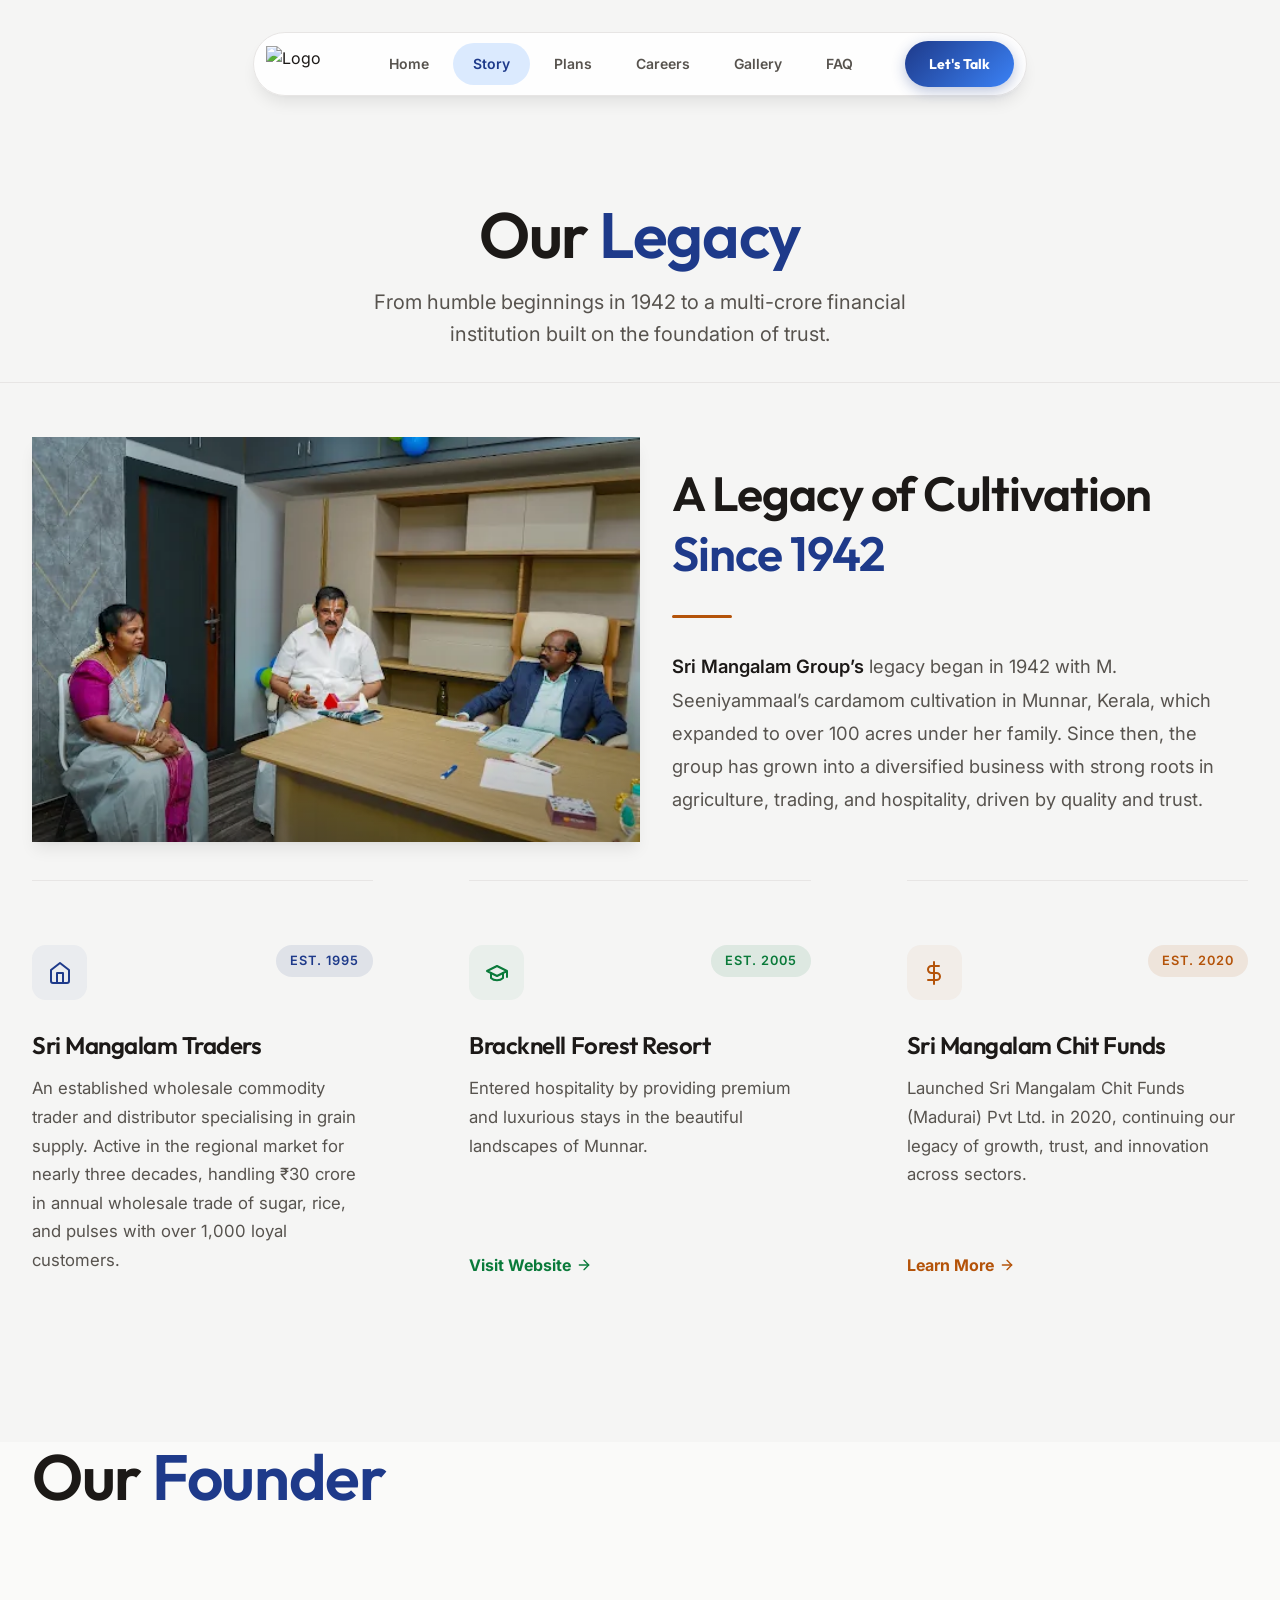
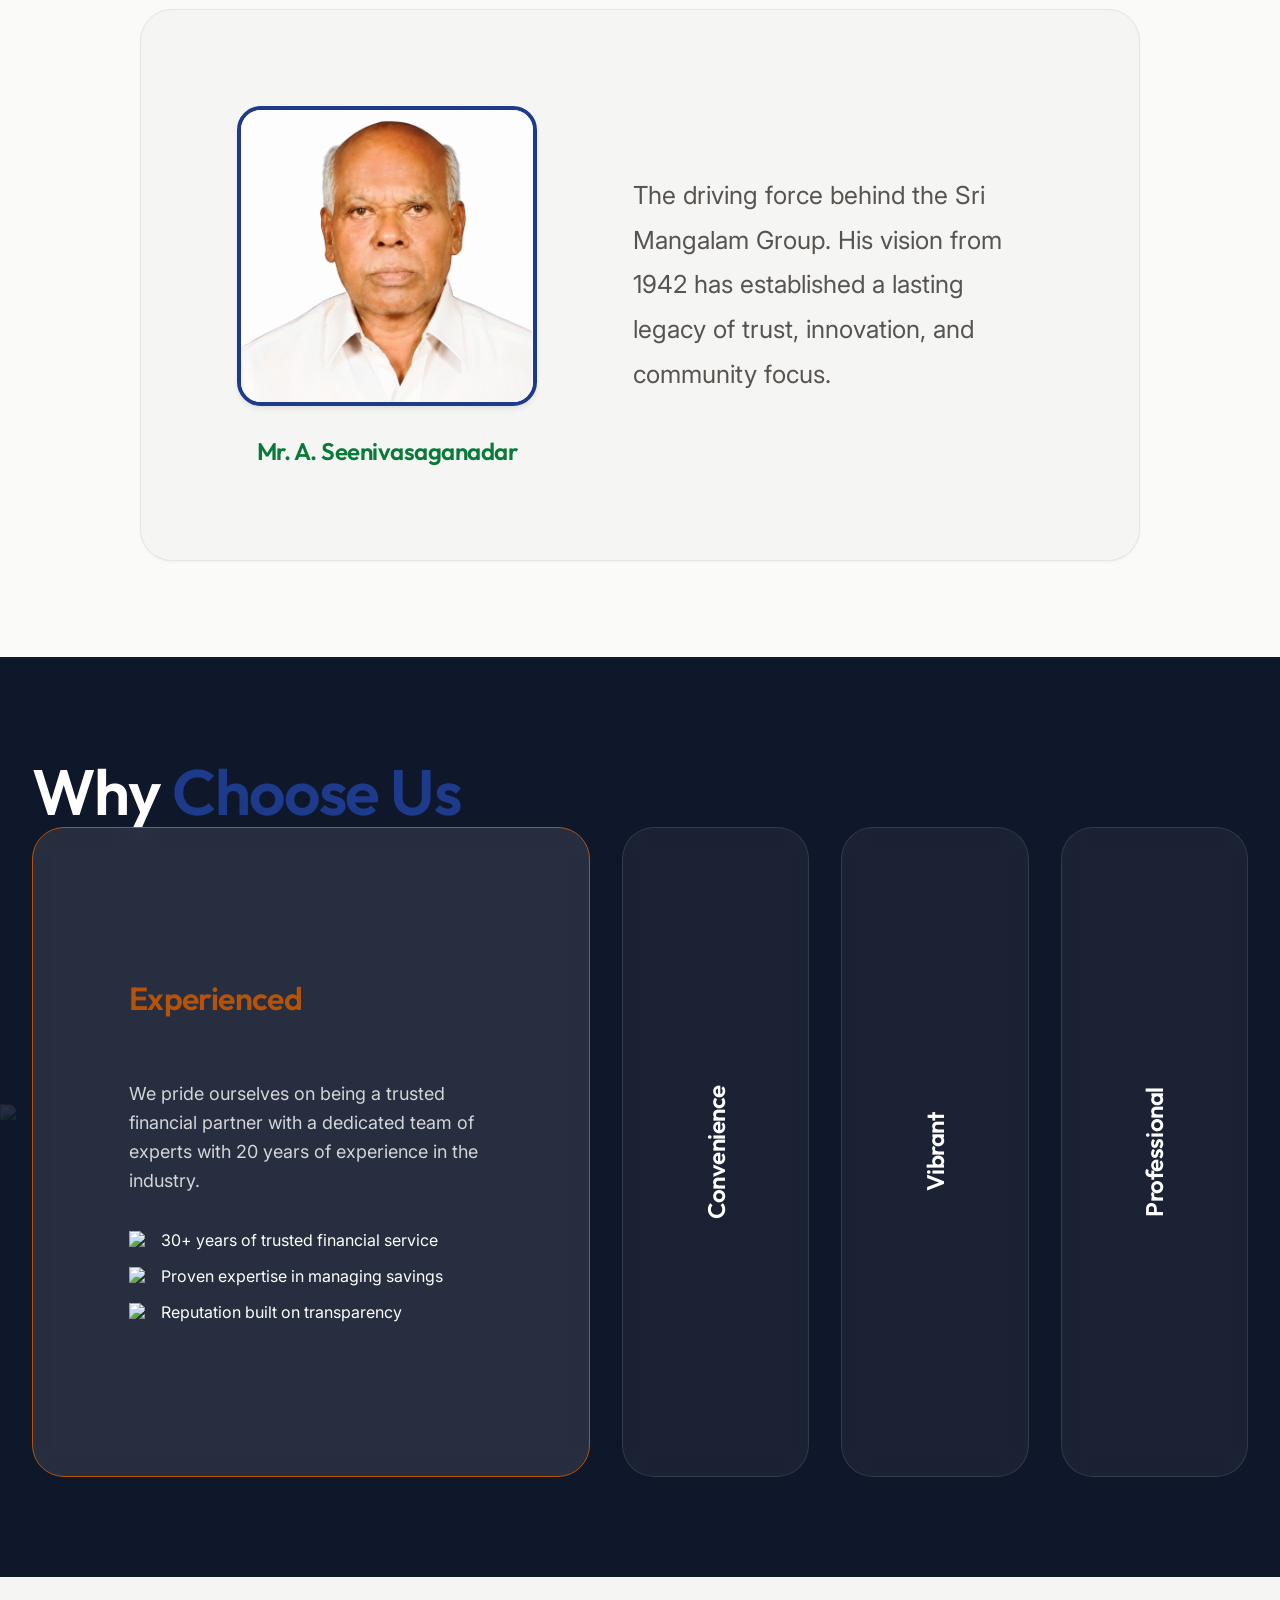
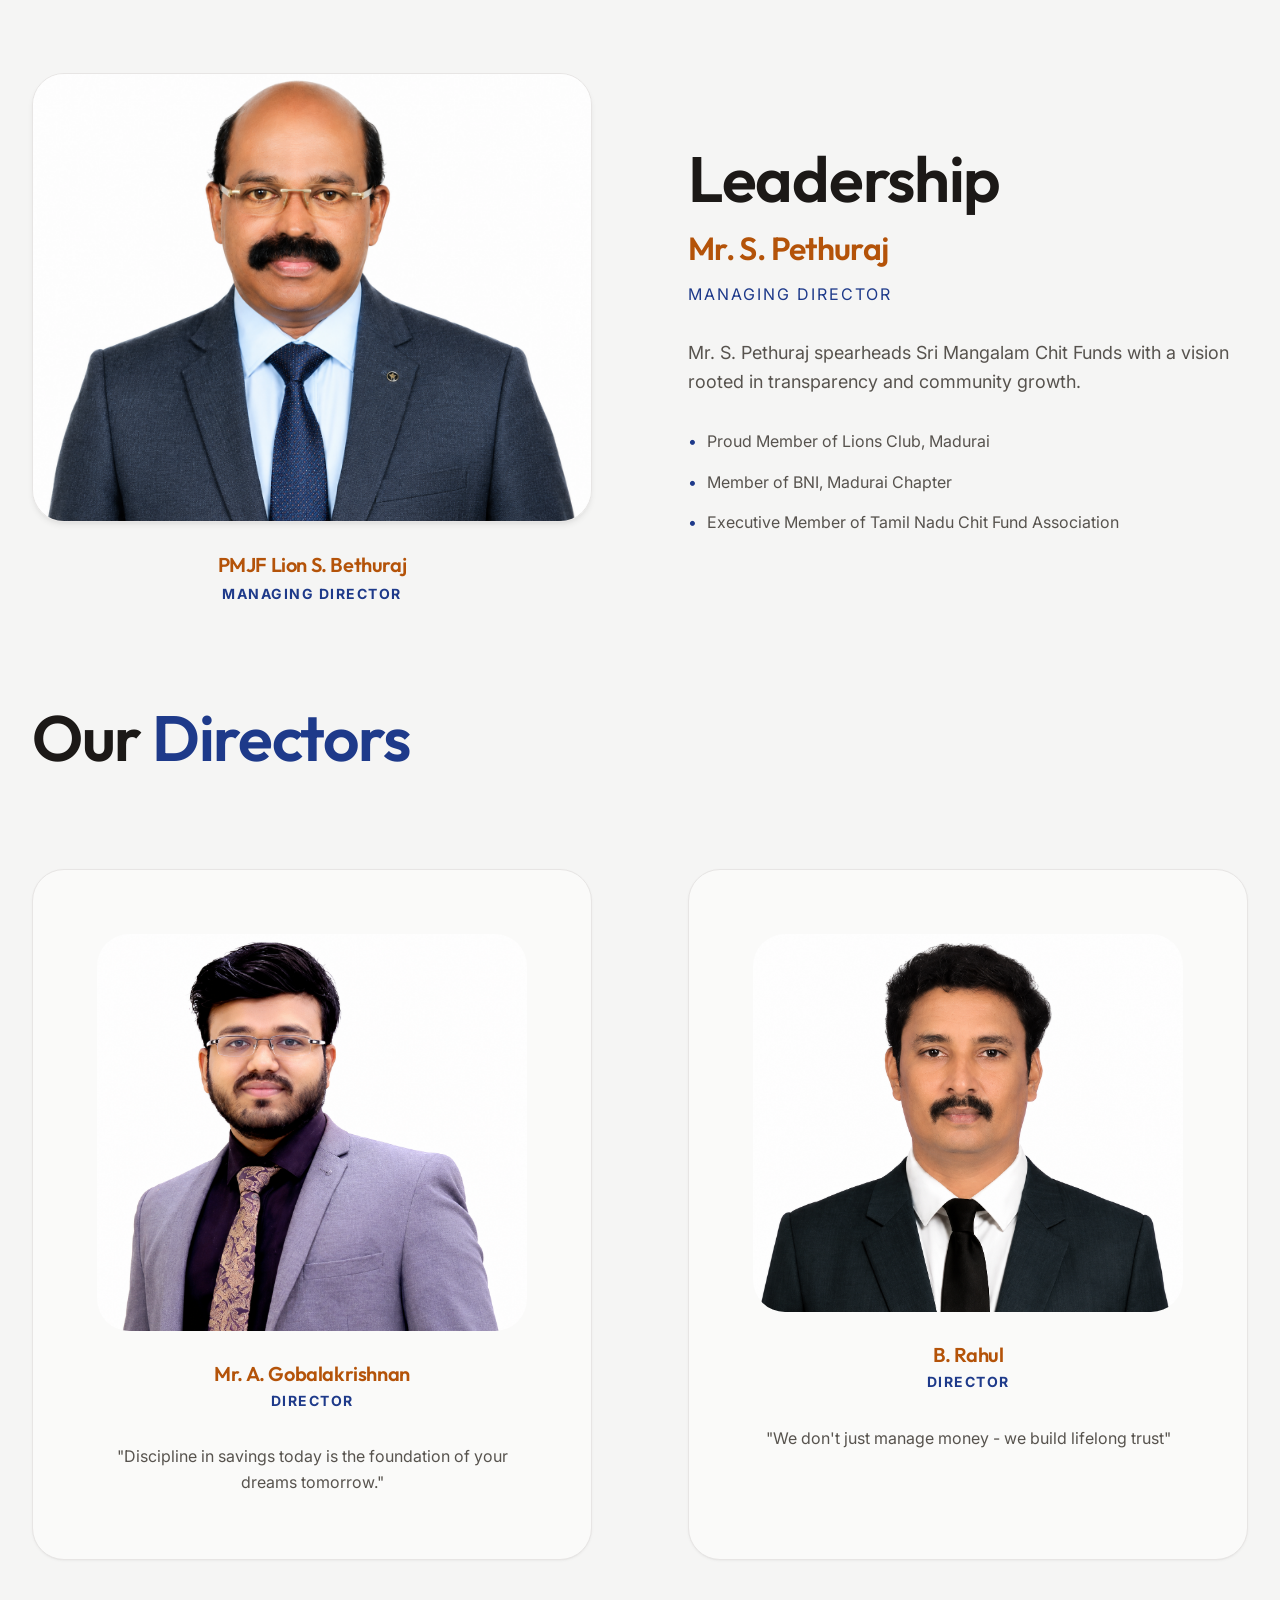
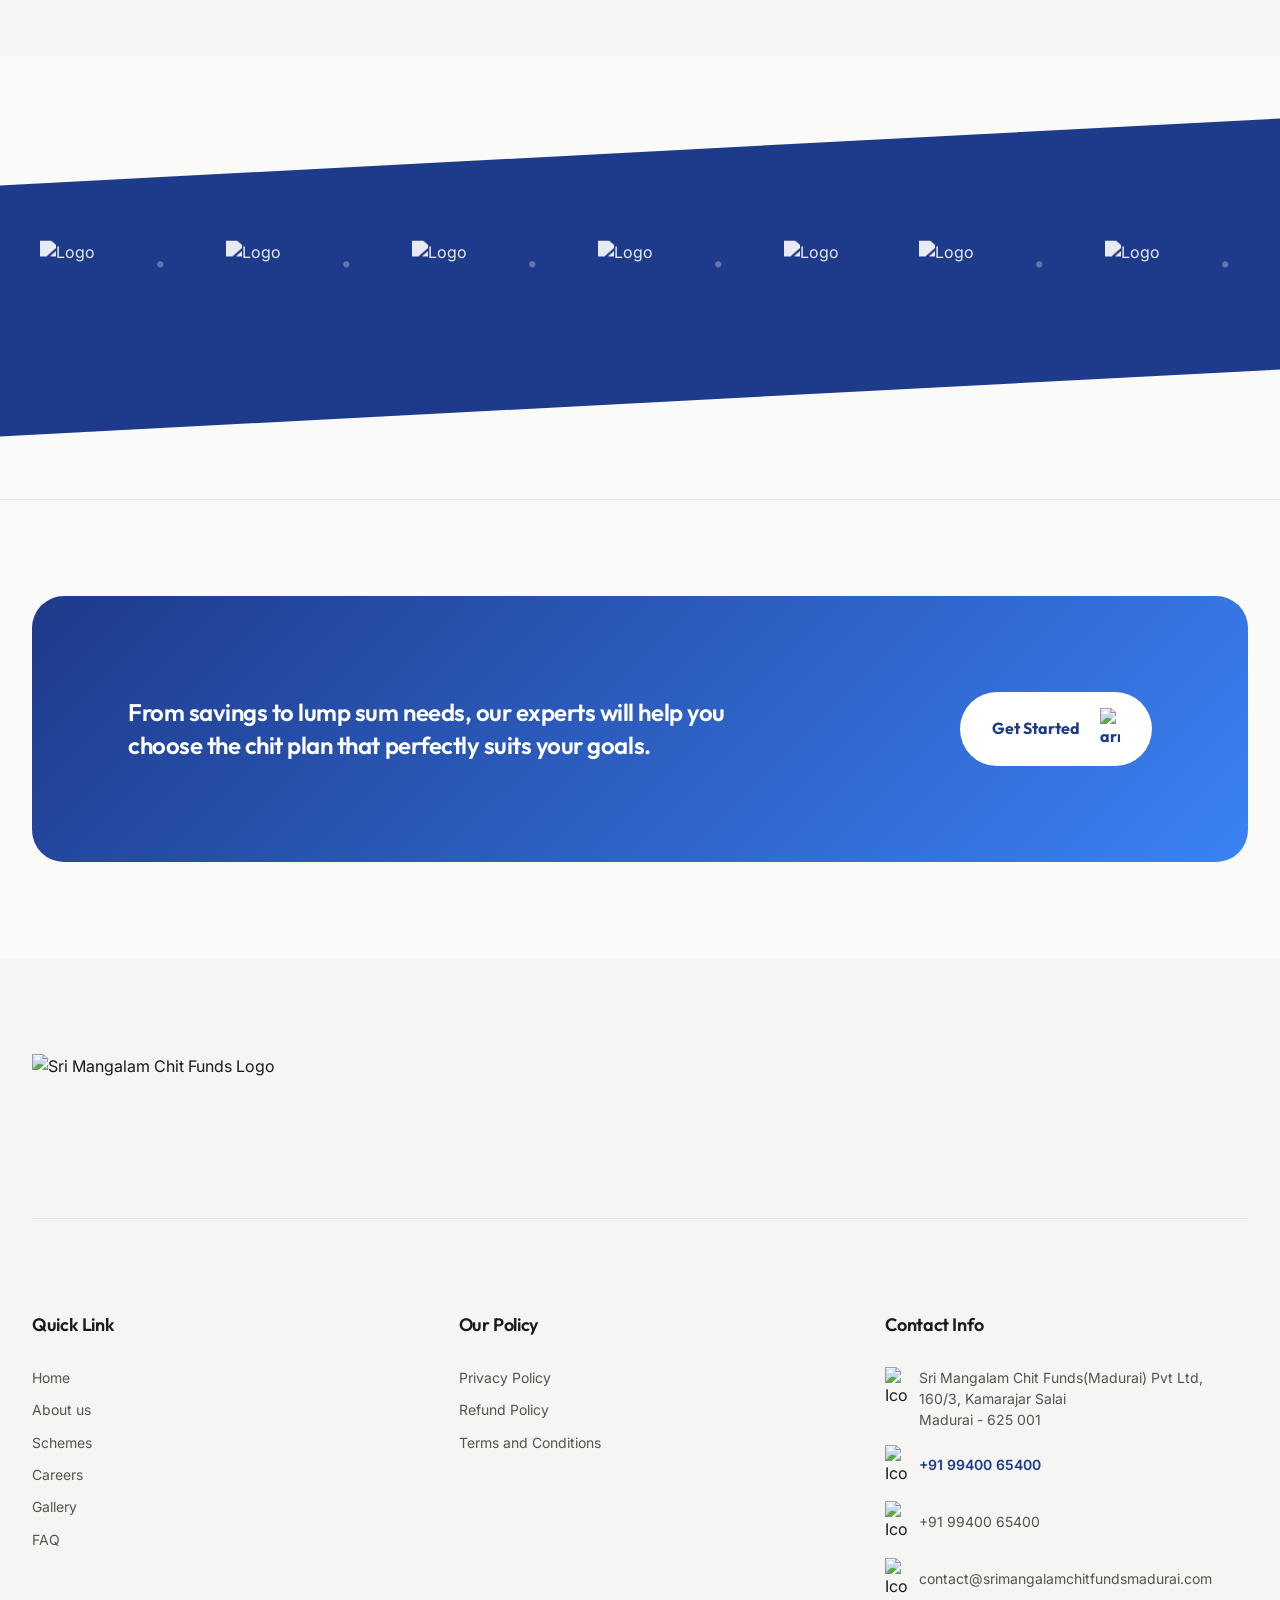
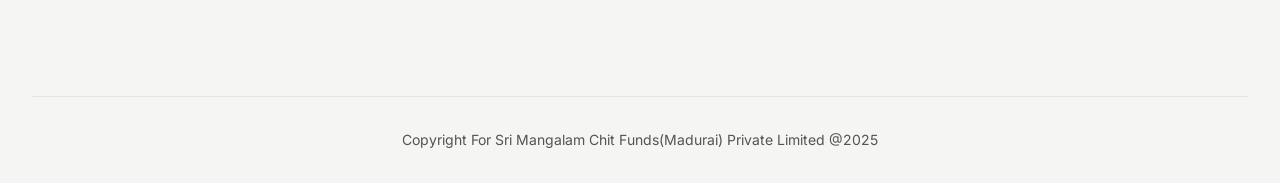
==== about-us.html @ 31d6f0d9 "Initial commit with website files" ====
<!DOCTYPE html>
<html lang="en">
<head>
  <meta charset="UTF-8">
  <meta name="viewport" content="width=device-width, initial-scale=1.0">
  <title>About Us | Sri Mangalam Chit Funds Madurai</title>
  <meta name="description" content="Learn about the legacy of Sri Mangalam Chit Funds Madurai — a trusted financial partner since 1942.">
  <link rel="icon" type="image/png" href="https://srimangalamchitfundsmadurai.com/images/favicon.png">
  <link rel="stylesheet" href="css/style.css">
</head>
<body>

  <!-- Pill Navbar -->
  <div class="pill-nav-wrapper">
    <nav class="pill-nav" id="pillNav">
      <a href="index.html" class="nav-logo">
        <img src="https://srimangalamchitfundsmadurai.com/images/header-logo.png" alt="Logo">
      </a>
      <div class="nav-links">
        <a href="index.html">Home</a>
        <a href="about-us.html" class="active">Story</a>
        <a href="schemes.html">Plans</a>
        <a href="careers.html">Careers</a>
        <a href="gallery.html">Gallery</a>
        <a href="faq.html">FAQ</a>
      </div>
      <a href="contact-us.html" class="nav-cta">Let's Talk</a>
    </nav>
  </div>

  <main style="position: relative; z-index: 10; background: var(--bg-main);">

    <!-- Page Banner -->
    <header class="sub-hero" style="padding-bottom: var(--space-md);">
      <div class="container">
        <h1>Our <span>Legacy</span></h1>
        <p class="subtitle" style="margin: 0 auto;">From humble beginnings in 1942 to a multi-crore financial institution built on the foundation of trust.</p>
      </div>
    </header>

    <!-- Centered Hero Image -->
    <section class="section" style="background: var(--bg-alt); padding-top: var(--space-sm);">
      <div class="container">
        
        <!-- Modern Side-by-Side Legacy Layout -->
        <div style="display: grid; grid-template-columns: repeat(auto-fit, minmax(350px, 1fr)); gap: var(--space-2xl); align-items: center; margin-bottom: var(--space-2xl); padding: var(--space-md) 0;">
          
          <!-- Image Side -->
          <div style="position: relative; border-radius: var(--radius-xl); overflow: hidden; box-shadow: var(--shadow-lg);">
            <img src="images/legacy-pic.png" alt="A Legacy of Cultivation Since 1942" style="width: 100%; height: 100%; object-fit: cover; display: block; border-radius: var(--radius-xl); min-height: 350px;">
            <!-- Subtle gradient overlay -->
            <div style="position: absolute; bottom: 0; left: 0; width: 100%; height: 40%; background: linear-gradient(to top, rgba(0,0,0,0.3), transparent);"></div>
          </div>

          <!-- Content Side -->
          <div style="text-align: left; padding: var(--space-md);">
            <h2 style="font-size: var(--text-4xl); color: var(--text-primary); margin-bottom: var(--space-md); line-height: 1.25;">
              A Legacy of Cultivation<br>
              <span style="color: var(--brand-primary);">Since 1942</span>
            </h2>
            
            <hr style="width: 60px; border: none; border-top: 3px solid var(--brand-accent); margin: var(--space-md) 0; border-radius: 2px;">
            
            <p style="color: var(--text-secondary); line-height: 1.8; font-size: 1.15rem; margin: 0;">
              <strong style="color: var(--text-primary); font-weight: 600;">Sri Mangalam Group’s</strong> legacy began in 1942 with M. Seeniyammaal’s cardamom cultivation in Munnar, Kerala, which expanded to over 100 acres under her family. Since then, the group has grown into a diversified business with strong roots in agriculture, trading, and hospitality, driven by quality and trust.
            </p>
          </div>
          
        </div>
        
        <!-- 3-Column Minimalist Business Cards -->
        <div style="display: grid; grid-template-columns: repeat(auto-fit, minmax(300px, 1fr)); gap: var(--space-xl);">
          
          <!-- Traders -->
          <div style="background: transparent; padding: var(--space-lg) 0; border-top: 1px solid var(--border-light); display: flex; flex-direction: column;">
            <div style="display: flex; justify-content: space-between; align-items: flex-start; margin-bottom: var(--space-md);">
              <div style="width: 55px; height: 55px; border-radius: 14px; background: rgba(30, 61, 131, 0.05); color: var(--brand-primary); display: flex; align-items: center; justify-content: center;">
                <svg width="24" height="24" viewBox="0 0 24 24" fill="none" stroke="currentColor" stroke-width="2" stroke-linecap="round" stroke-linejoin="round"><path d="M3 9l9-7 9 7v11a2 2 0 0 1-2 2H5a2 2 0 0 1-2-2z"></path><polyline points="9 22 9 12 15 12 15 22"></polyline></svg>
              </div>
              <div style="background: rgba(30, 61, 131, 0.1); color: var(--brand-primary); font-weight: 600; font-size: 0.8rem; padding: 6px 14px; border-radius: var(--radius-pill); text-transform: uppercase; letter-spacing: 1px;">Est. 1995</div>
            </div>
            <h3 style="font-size: var(--text-2xl); color: var(--text-primary); margin-bottom: var(--space-sm);">Sri Mangalam Traders</h3>
            <p style="color: var(--text-secondary); line-height: 1.7; margin: 0; font-size: 1.05rem;">
              An established wholesale commodity trader and distributor specialising in grain supply. Active in the regional market for nearly three decades, handling ₹30 crore in annual wholesale trade of sugar, rice, and pulses with over 1,000 loyal customers.
            </p>
          </div>
          
          <!-- Resort -->
          <div style="background: transparent; padding: var(--space-lg) 0; border-top: 1px solid var(--border-light); display: flex; flex-direction: column;">
            <div style="display: flex; justify-content: space-between; align-items: flex-start; margin-bottom: var(--space-md);">
              <div style="width: 55px; height: 55px; border-radius: 14px; background: rgba(10, 122, 58, 0.05); color: var(--brand-green); display: flex; align-items: center; justify-content: center;">
                <svg width="24" height="24" viewBox="0 0 24 24" fill="none" stroke="currentColor" stroke-width="2" stroke-linecap="round" stroke-linejoin="round"><path d="M22 10v6M2 10l10-5 10 5-10 5z"></path><path d="M6 12v5c3 3 9 3 12 0v-5"></path></svg>
              </div>
              <div style="background: rgba(10, 122, 58, 0.1); color: var(--brand-green); font-weight: 600; font-size: 0.8rem; padding: 6px 14px; border-radius: var(--radius-pill); text-transform: uppercase; letter-spacing: 1px;">Est. 2005</div>
            </div>
            <h3 style="font-size: var(--text-2xl); color: var(--text-primary); margin-bottom: var(--space-sm);">Bracknell Forest Resort</h3>
            <p style="color: var(--text-secondary); line-height: 1.7; margin-bottom: var(--space-lg); font-size: 1.05rem; flex-grow: 1;">
              Entered hospitality by providing premium and luxurious stays in the beautiful landscapes of Munnar.
            </p>
            <a href="https://bracknell.in/" target="_blank" style="color: var(--brand-green); font-weight: bold; text-decoration: none; display: inline-flex; align-items: center; gap: 5px; font-size: 1rem; width: fit-content; padding-bottom: 2px; border-bottom: 2px solid transparent; transition: border-color 0.3s ease;">
              Visit Website <svg width="16" height="16" viewBox="0 0 24 24" fill="none" stroke="currentColor" stroke-width="2" stroke-linecap="round" stroke-linejoin="round"><line x1="5" y1="12" x2="19" y2="12"></line><polyline points="12 5 19 12 12 19"></polyline></svg>
            </a>
          </div>
          
          <!-- Chit Funds -->
          <div style="background: transparent; padding: var(--space-lg) 0; border-top: 1px solid var(--border-light); display: flex; flex-direction: column;">
            <div style="display: flex; justify-content: space-between; align-items: flex-start; margin-bottom: var(--space-md);">
              <div style="width: 55px; height: 55px; border-radius: 14px; background: rgba(180, 83, 9, 0.05); color: var(--brand-accent); display: flex; align-items: center; justify-content: center;">
                <svg width="24" height="24" viewBox="0 0 24 24" fill="none" stroke="currentColor" stroke-width="2" stroke-linecap="round" stroke-linejoin="round"><line x1="12" y1="1" x2="12" y2="23"></line><path d="M17 5H9.5a3.5 3.5 0 0 0 0 7h5a3.5 3.5 0 0 1 0 7H6"></path></svg>
              </div>
              <div style="background: rgba(180, 83, 9, 0.1); color: var(--brand-accent); font-weight: 600; font-size: 0.8rem; padding: 6px 14px; border-radius: var(--radius-pill); text-transform: uppercase; letter-spacing: 1px;">Est. 2020</div>
            </div>
            <h3 style="font-size: var(--text-2xl); color: var(--text-primary); margin-bottom: var(--space-sm);">Sri Mangalam Chit Funds</h3>
            <p style="color: var(--text-secondary); line-height: 1.7; margin-bottom: var(--space-lg); font-size: 1.05rem; flex-grow: 1;">
              Launched Sri Mangalam Chit Funds (Madurai) Pvt Ltd. in 2020, continuing our legacy of growth, trust, and innovation across sectors.
            </p>
            <a href="index.html" style="color: var(--brand-accent); font-weight: bold; text-decoration: none; display: inline-flex; align-items: center; gap: 5px; font-size: 1rem; width: fit-content; padding-bottom: 2px; border-bottom: 2px solid transparent; transition: border-color 0.3s ease;">
              Learn More <svg width="16" height="16" viewBox="0 0 24 24" fill="none" stroke="currentColor" stroke-width="2" stroke-linecap="round" stroke-linejoin="round"><line x1="5" y1="12" x2="19" y2="12"></line><polyline points="12 5 19 12 12 19"></polyline></svg>
            </a>
          </div>
          
        </div>
      </div>
    </section>

    <!-- Dedicated Founder Section -->
    <section class="section" style="padding-top: 0;">
      <div class="container text-center">
        <h2 class="section-title" style="margin-bottom: var(--space-xl);">Our <span>Founder</span></h2>
        <div style="max-width: 1000px; margin: 0 auto; display: flex; align-items: center; justify-content: flex-start; gap: var(--space-xl); padding: var(--space-xl); background: var(--bg-alt); border-radius: var(--radius-lg); box-shadow: var(--shadow-sm); border: 1px solid var(--border-light); flex-wrap: wrap;">
          
          <div style="display: flex; flex-direction: column; align-items: center; text-align: center; flex-shrink: 0; margin: 0 auto;">
            <img src="images/Owner/founder.png" alt="A. Seenivasaganadar" style="width: 300px; height: 300px; border-radius: var(--radius-md); border: 4px solid var(--brand-primary); object-fit: cover; margin-bottom: var(--space-md); box-shadow: var(--shadow-md);">
            <h3 style="margin: 0; color: var(--brand-green); font-size: var(--text-2xl);">Mr. A. Seenivasaganadar</h3>
          </div>
          
          <div style="text-align: left; flex: 1; min-width: 320px;">
            <p style="margin: 0; color: var(--text-secondary); font-size: 1.55rem; line-height: 1.8;">
              The driving force behind the Sri Mangalam Group. His vision from 1942 has established a lasting legacy of trust, innovation, and community focus.
            </p>
          </div>
          
        </div>
      </div>
    </section>

    <!-- WOW Hover-Expansion Feature Grid -->
    <section class="section wow-features-section">
      <!-- Background subtle image -->
      <img src="https://srimangalamchitfundsmadurai.com/images/choose-plans.webp" alt="Background" class="wow-features-bg">
      
      <div class="container" style="position: relative; z-index: 2;">
        <h2 class="section-title text-center" style="margin-bottom: var(--space-2xl); color: #fff;">Why <span>Choose Us</span></h2>
        
        <div class="wow-features-grid">
          
          <!-- Card 1 -->
          <div class="wow-feature-card expanded">
            <div class="wow-card-inner">
              <h3 class="wow-card-title">Experienced</h3>
              <div class="wow-card-content">
                <p>We pride ourselves on being a trusted financial partner with a dedicated team of experts with 20 years of experience in the industry.</p>
                <ul>
                  <li><img src="https://srimangalamchitfundsmadurai.com/images/tick-Icon.png" alt="check"> 30+ years of trusted financial service</li>
                  <li><img src="https://srimangalamchitfundsmadurai.com/images/tick-Icon.png" alt="check"> Proven expertise in managing savings</li>
                  <li><img src="https://srimangalamchitfundsmadurai.com/images/tick-Icon.png" alt="check"> Reputation built on transparency</li>
                </ul>
              </div>
            </div>
          </div>
          
          <!-- Card 2 -->
          <div class="wow-feature-card">
            <div class="wow-card-inner">
              <h3 class="wow-card-title">Convenience</h3>
              <div class="wow-card-content">
                <p>Reasons to Choose Our Company for your financial needs:</p>
                <ul>
                  <li><img src="https://srimangalamchitfundsmadurai.com/images/tick-Icon.png" alt="check"> Bank transfer, UPI, Cheque, Chit App</li>
                  <li><img src="https://srimangalamchitfundsmadurai.com/images/tick-Icon.png" alt="check"> Daily, weekly, and monthly options</li>
                  <li><img src="https://srimangalamchitfundsmadurai.com/images/tick-Icon.png" alt="check"> 10% fixed Kasar, no foreman commission</li>
                  <li><img src="https://srimangalamchitfundsmadurai.com/images/tick-Icon.png" alt="check"> Prize money processed within hours</li>
                </ul>
              </div>
            </div>
          </div>
          
          <!-- Card 3 -->
          <div class="wow-feature-card">
            <div class="wow-card-inner">
              <h3 class="wow-card-title">Vibrant</h3>
              <div class="wow-card-content">
                <p>We proudly serve thousands of active members through vibrant and flexible savings plans.</p>
                <ul>
                  <li><img src="https://srimangalamchitfundsmadurai.com/images/tick-Icon.png" alt="check"> Serving thousands across Tamil Nadu</li>
                  <li><img src="https://srimangalamchitfundsmadurai.com/images/tick-Icon.png" alt="check"> Wide range of plans to suit every goal</li>
                  <li><img src="https://srimangalamchitfundsmadurai.com/images/tick-Icon.png" alt="check"> Energetic and customer-focused</li>
                </ul>
              </div>
            </div>
          </div>
          
          <!-- Card 4 -->
          <div class="wow-feature-card">
            <div class="wow-card-inner">
              <h3 class="wow-card-title">Professional</h3>
              <div class="wow-card-content">
                <p>We uphold professionalism in every aspect of our operations through transparent processes.</p>
                <ul>
                  <li><img src="https://srimangalamchitfundsmadurai.com/images/tick-Icon.png" alt="check"> Transparent auction and repayment</li>
                  <li><img src="https://srimangalamchitfundsmadurai.com/images/tick-Icon.png" alt="check"> Highly committed and experienced staff</li>
                  <li><img src="https://srimangalamchitfundsmadurai.com/images/tick-Icon.png" alt="check"> Timely and reliable financial returns</li>
                </ul>
              </div>
            </div>
          </div>
          
        </div>
      </div>
    </section>

    <!-- Leadership Profile -->
    <section class="section" style="background: var(--bg-alt);">
      <div class="container">
        <div style="display: grid; grid-template-columns: 1fr 1fr; gap: var(--space-xl); align-items: center;">
          <div style="display: flex; flex-direction: column; align-items: center; text-align: center;">
            <div class="md-image-wrapper">
              <img src="images/Owner/managing-director.png" alt="Mr. S. Pethuraj" class="md-main-img">
              
              <!-- Floating Badges on Hover -->
              <div class="md-badge badge-left-1">
                <img src="images/lions-club.png" alt="Lions Club">
              </div>
              <div class="md-badge badge-right-1">
                <img src="images/yes-logo.png" alt="YES">
              </div>
              <div class="md-badge badge-right-2">
                <img src="images/bni.png" alt="BNI">
              </div>
            </div>
            
            <div style="margin-top: var(--space-md);">
              <h3 style="margin: 0 0 5px 0; color: var(--brand-accent); font-size: var(--text-xl);">PMJF Lion S. Bethuraj</h3>
              <span style="color: var(--brand-primary); font-weight: bold; font-size: var(--text-sm); text-transform: uppercase; letter-spacing: 1.5px;">Managing Director</span>
            </div>
          </div>
          <div>
            <h2 class="section-title">Leadership</h2>
            <h3 style="font-size: var(--text-3xl); color: var(--brand-accent); margin-bottom: var(--space-sm);">Mr. S. Pethuraj</h3>
            <p style="color: var(--brand-primary); text-transform: uppercase; letter-spacing: 2px; margin-bottom: var(--space-md);">Managing Director</p>
            <p style="font-size: var(--text-lg); color: var(--text-secondary); margin-bottom: var(--space-sm);">Mr. S. Pethuraj spearheads Sri Mangalam Chit Funds with a vision rooted in transparency and community growth.</p>
            <ul style="list-style: none; color: var(--text-secondary); display: grid; gap: 15px; margin-top: var(--space-md);">
              <li style="display: flex; align-items: center; gap: 10px;">
                <span style="color: var(--brand-primary);">•</span> Proud Member of Lions Club, Madurai
              </li>
              <li style="display: flex; align-items: center; gap: 10px;">
                <span style="color: var(--brand-primary);">•</span> Member of BNI, Madurai Chapter
              </li>
              <li style="display: flex; align-items: center; gap: 10px;">
                <span style="color: var(--brand-primary);">•</span> Executive Member of Tamil Nadu Chit Fund Association
              </li>
            </ul>
          </div>
        </div>
      </div>
    </section>

    <!-- Directors Profile -->
    <section class="section" style="padding-top: 0; background: var(--bg-alt);">
      <div class="container">
        <h2 class="section-title text-center" style="margin-bottom: var(--space-xl);">Our <span>Directors</span></h2>
        <div style="display: grid; grid-template-columns: repeat(auto-fit, minmax(300px, 1fr)); gap: var(--space-xl);">
          <!-- Director 1 -->
          <div style="background: var(--bg-main); padding: var(--space-lg); border-radius: var(--radius-lg); box-shadow: var(--shadow-sm); border: 1px solid var(--border-light); display: flex; flex-direction: column; align-items: center; text-align: center;">
            <img src="images/Owner/director-1.png" alt="Mr. A. Gobalakrishnan" style="border-radius: var(--radius-lg); width: 100%; height: auto; object-fit: contain; margin-bottom: var(--space-md);">
            <h3 style="margin: 0 0 5px 0; color: var(--brand-accent); font-size: var(--text-xl);">Mr. A. Gobalakrishnan</h3>
            <span style="color: var(--brand-primary); font-weight: bold; font-size: var(--text-sm); text-transform: uppercase; letter-spacing: 1.5px;">Director</span>
            <p style="margin-top: var(--space-md); color: var(--text-secondary); font-size: var(--text-md); line-height: 1.6;">"Discipline in savings today is the foundation of your dreams tomorrow."</p>
          </div>
          <!-- Director 2 -->
          <div style="background: var(--bg-main); padding: var(--space-lg); border-radius: var(--radius-lg); box-shadow: var(--shadow-sm); border: 1px solid var(--border-light); display: flex; flex-direction: column; align-items: center; text-align: center;">
            <img src="images/Owner/director-2.png" alt="B. Rahul" style="border-radius: var(--radius-lg); width: 100%; height: auto; object-fit: contain; margin-bottom: var(--space-md);">
            <h3 style="margin: 0 0 5px 0; color: var(--brand-accent); font-size: var(--text-xl);">B. Rahul</h3>
            <span style="color: var(--brand-primary); font-weight: bold; font-size: var(--text-sm); text-transform: uppercase; letter-spacing: 1.5px;">Director</span>
            <p style="margin-top: var(--space-md); color: var(--text-secondary); font-size: var(--text-md); line-height: 1.6;">"We don't just manage money - we build lifelong trust"</p>
          </div>
        </div>
      </div>
    </section>

    <!-- Tilted Marquee -->
    <section class="tilted-marquee-section">
      <div class="marquee-inner">
        <div class="marquee-item"><img src="https://srimangalamchitfundsmadurai.com/images/bracknell-logo.png" alt="Logo"></div>
        <span class="marquee-separator">•</span>
        <div class="marquee-item"><img src="https://srimangalamchitfundsmadurai.com/images/second-company.png" alt="Logo"></div>
        <span class="marquee-separator">•</span>
        <div class="marquee-item"><img src="https://srimangalamchitfundsmadurai.com/images/third-company.png" alt="Logo"></div>
        <span class="marquee-separator">•</span>
        <div class="marquee-item"><img src="https://srimangalamchitfundsmadurai.com/images/nellai-logo.png" alt="Logo"></div>
        <span class="marquee-separator">•</span>
        <div class="marquee-item"><img src="https://srimangalamchitfundsmadurai.com/images/first-company.png" alt="Logo"></div>
        <!-- Duplicates -->
        <div class="marquee-item"><img src="https://srimangalamchitfundsmadurai.com/images/bracknell-logo.png" alt="Logo"></div>
        <span class="marquee-separator">•</span>
        <div class="marquee-item"><img src="https://srimangalamchitfundsmadurai.com/images/second-company.png" alt="Logo"></div>
        <span class="marquee-separator">•</span>
        <div class="marquee-item"><img src="https://srimangalamchitfundsmadurai.com/images/third-company.png" alt="Logo"></div>
        <span class="marquee-separator">•</span>
        <div class="marquee-item"><img src="https://srimangalamchitfundsmadurai.com/images/nellai-logo.png" alt="Logo"></div>
        <span class="marquee-separator">•</span>
        <div class="marquee-item"><img src="https://srimangalamchitfundsmadurai.com/images/first-company.png" alt="Logo"></div>
      </div>
    </section>

    <!-- Footer Enquiry -->
    <section class="footer-enquiry-section" style="background: var(--bg-main); padding: var(--space-xl) 0; border-top: 1px solid var(--border-light);">
      <div class="container">
        <div style="background: var(--grad-brand); border-radius: var(--radius-lg); padding: var(--space-xl); display: flex; flex-wrap: wrap; justify-content: space-between; align-items: center; gap: var(--space-md);">
          <h3 style="color: #FFF; font-size: var(--text-2xl); max-width: 600px; line-height: 1.4;">
            From savings to lump sum needs, our experts will help you choose the chit plan that perfectly suits your goals.
          </h3>
          <a href="schemes.html" class="btn-glow" style="background: #FFF; color: var(--brand-primary); box-shadow: none;">
            Get Started <img src="https://srimangalamchitfundsmadurai.com/images/green-arrow.png" alt="arrow" style="width: 20px; vertical-align: middle; margin-left: 8px;">
          </a>
        </div>
      </div>
    </section>

  </main>

    <footer class="original-footer" style="background: var(--bg-alt); padding: var(--space-xl) 0 var(--space-md) 0;">
    <div class="container">
      
      <!-- Top Logo Section -->
      <div style="text-align: left; margin-bottom: var(--space-xl); border-bottom: 1px solid var(--border-light); padding-bottom: var(--space-lg);">
        <img src="https://srimangalamchitfundsmadurai.com/images/header-logo.png" alt="Sri Mangalam Chit Funds Logo" style="height: 100px; max-width: 100%; object-fit: contain;">
      </div>

      <div class="footer-grid-original" style="display: grid; grid-template-columns: repeat(3, 1fr); gap: var(--space-lg); margin-bottom: var(--space-xl);">
        
        <!-- Column 1 -->
        <div>
          <h4 style="font-size: var(--text-lg); margin-bottom: var(--space-md); color: var(--text-primary);">Quick Link</h4>
          <div style="display: flex; flex-direction: column; gap: 10px;">
            <a href="index.html" style="color: var(--text-secondary); font-size: var(--text-sm); text-decoration: none;">Home</a>
            <a href="about-us.html" style="color: var(--text-secondary); font-size: var(--text-sm); text-decoration: none;">About us</a>
            <a href="schemes.html" style="color: var(--text-secondary); font-size: var(--text-sm); text-decoration: none;">Schemes</a>
            <a href="careers.html" style="color: var(--text-secondary); font-size: var(--text-sm); text-decoration: none;">Careers</a>
            <a href="gallery.html" style="color: var(--text-secondary); font-size: var(--text-sm); text-decoration: none;">Gallery</a>
            <a href="faq.html" style="color: var(--text-secondary); font-size: var(--text-sm); text-decoration: none;">FAQ</a>
          </div>
        </div>

        <!-- Column 2 -->
        <div>
          <h4 style="font-size: var(--text-lg); margin-bottom: var(--space-md); color: var(--text-primary);">Our Policy</h4>
          <div style="display: flex; flex-direction: column; gap: 10px;">
            <a href="privacy-policy.html" style="color: var(--text-secondary); font-size: var(--text-sm); text-decoration: none;">Privacy Policy</a>
            <a href="refund-policy.html" style="color: var(--text-secondary); font-size: var(--text-sm); text-decoration: none;">Refund Policy</a>
            <a href="terms-and-condition.html" style="color: var(--text-secondary); font-size: var(--text-sm); text-decoration: none;">Terms and Conditions</a>
          </div>
        </div>

        <!-- Column 3 -->
        <div>
          <h4 style="font-size: var(--text-lg); margin-bottom: var(--space-md); color: var(--text-primary);">Contact Info</h4>
          <div style="display: flex; flex-direction: column; gap: 15px;">
            <div style="display: flex; gap: 10px; align-items: flex-start;">
              <img src="https://srimangalamchitfundsmadurai.com/images/footer-location.png" alt="Icon" style="width: 24px;">
              <p style="color: var(--text-secondary); font-size: var(--text-sm); margin: 0; line-height: 1.5;">Sri Mangalam Chit Funds(Madurai) Pvt Ltd,<br>160/3, Kamarajar Salai<br>Madurai - 625 001</p>
            </div>
            <div style="display: flex; gap: 10px; align-items: center;">
              <img src="https://srimangalamchitfundsmadurai.com/images/call-icon.png" alt="Icon" style="width: 24px;">
              <a href="tel:+919940065400" style="color: var(--brand-primary); font-size: var(--text-sm); text-decoration: none; font-weight: 600;">+91 99400 65400</a>
            </div>
            <div style="display: flex; gap: 10px; align-items: center;">
              <img src="https://srimangalamchitfundsmadurai.com/images/whatsapp-icon.png" alt="Icon" style="width: 24px;">
              <a href="https://wa.me/919940065400" target="_blank" style="color: var(--text-secondary); font-size: var(--text-sm); text-decoration: none;">+91 99400 65400</a>
            </div>
            <div style="display: flex; gap: 10px; align-items: center;">
              <img src="https://srimangalamchitfundsmadurai.com/images/email-icon.png" alt="Icon" style="width: 24px;">
              <a href="mailto:contact@srimangalamchitfundsmadurai.com" style="color: var(--text-secondary); font-size: var(--text-sm); text-decoration: none;">contact@srimangalamchitfundsmadurai.com</a>
            </div>
          </div>
        </div>
      </div>

      <div style="border-top: 1px solid var(--border-light); padding-top: var(--space-md); text-align: center;">
        <p style="color: var(--text-secondary); font-size: var(--text-sm); margin: 0;">Copyright For Sri Mangalam Chit Funds(Madurai) Private Limited @2025</p>
      </div>
    </div>
  </footer>

  <script src="js/main.js"></script>
</body>
</html>
---- css/style.css ----
@import url('https://fonts.googleapis.com/css2?family=Inter:wght@300;400;500;600;700&family=Outfit:wght@200;300;400;500;600;700;800;900&family=Noto+Sans+Tamil:wght@300;400;500;600;700;800;900&display=swap');

/* ========================================
   SRI MANGALAM CHIT FUNDS — PREMIUM LIGHT THEME
   Royal Indigo + Warm Saffron Gold
   ======================================== */

:root {
  /* Core Colors — Royal Indigo & Warm Gold */
  --bg-main: #FAFAF9;
  --bg-panel: #FFFFFF;
  --bg-alt: #F5F5F4;
  
  --brand-primary: #1E3A8A;       /* Royal Indigo */
  --brand-primary-light: #DBEAFE; /* Light Indigo wash */
  --brand-primary-mid: #3B82F6;   /* Mid blue for hovers */
  --brand-accent: #B45309;        /* Warm Saffron Gold */
  --brand-accent-light: #FEF3C7;  /* Light gold wash */
  --brand-accent-glow: #F59E0B;   /* Bright gold for highlights */
  
  /* Legacy aliases for any leftover references */
  --brand-green: #0A7A3A;
  --brand-green-light: #dcfce7;
  --brand-gold: #B45309;
  --brand-gold-light: #FEF3C7;
  
  --text-primary: #1C1917;   /* Rich dark charcoal */
  --text-secondary: #57534E; /* Warm gray */
  --text-tertiary: #A8A29E;  /* Light warm gray */

  /* Borders & Shadows */
  --border-light: #E7E5E4;
  --glass-border: #E7E5E4;
  --glass-glow: 0 4px 14px rgba(30, 58, 138, 0.08);
  --shadow-sm: 0 1px 3px 0 rgba(0, 0, 0, 0.04), 0 1px 2px -1px rgba(0, 0, 0, 0.04);
  --shadow-md: 0 4px 6px -1px rgba(0, 0, 0, 0.07), 0 2px 4px -2px rgba(0, 0, 0, 0.05);
  --shadow-lg: 0 10px 15px -3px rgba(0, 0, 0, 0.08), 0 4px 6px -4px rgba(0, 0, 0, 0.04);
  --shadow-hover: 0 20px 25px -5px rgba(0, 0, 0, 0.08), 0 8px 10px -6px rgba(0, 0, 0, 0.04);
  
  /* Gradients */
  --grad-brand: linear-gradient(135deg, #1E3A8A 0%, #3B82F6 100%);
  --grad-gold: linear-gradient(135deg, #B45309 0%, #F59E0B 100%);
  --grad-hero: linear-gradient(135deg, #1E3A8A 0%, #1E40AF 40%, #312E81 100%);
  
  /* Typography */
  --font-display: 'Outfit', sans-serif;
  --font-body: 'Inter', sans-serif;
  --font-tamil: 'Noto Sans Tamil', 'Inter', sans-serif;
  
  --text-xs: 0.75rem;
  --text-sm: 0.875rem;
  --text-base: 1rem;
  --text-lg: 1.125rem;
  --text-xl: 1.25rem;
  --text-2xl: 1.5rem;
  --text-3xl: 2rem;
  --text-4xl: 3rem;
  --text-5xl: 4rem;
  --text-6xl: 5rem;
  --text-mega: clamp(4rem, 10vw, 8rem);
  
  /* Layout */
  --radius-sm: 12px;
  --radius-md: 24px;
  --radius-lg: 32px;
  --radius-pill: 999px;
  
  --space-xs: 0.5rem;
  --space-sm: 1rem;
  --space-md: 2rem;
  --space-lg: 4rem;
  --space-xl: 6rem;
  
  --container: 1400px;
}

/* --- Resets & Global --- */
* {
  margin: 0;
  padding: 0;
  box-sizing: border-box;
}

html {
  scroll-behavior: smooth;
  background-color: var(--bg-main);
}

body {
  font-family: var(--font-body);
  color: var(--text-primary);
  background: var(--bg-main);
  overflow-x: hidden;
  line-height: 1.6;
  -webkit-font-smoothing: antialiased;
}

/* Subtle noise texture */
body::before {
  content: "";
  position: fixed;
  inset: 0;
  background-image: url("data:image/svg+xml,%3Csvg viewBox='0 0 200 200' xmlns='http://www.w3.org/2000/svg'%3E%3Cfilter id='noiseFilter'%3E%3CfeTurbulence type='fractalNoise' baseFrequency='0.65' numOctaves='3' stitchTiles='stitch'/%3E%3C/filter%3E%3Crect width='100%25' height='100%25' filter='url(%23noiseFilter)' opacity='0.02'/%3E%3C/svg%3E");
  pointer-events: none;
  z-index: 1;
}

h1, h2, h3, h4, h5, h6 {
  font-family: var(--font-display);
  line-height: 1.1;
  font-weight: 600;
  letter-spacing: -0.02em;
}

a {
  color: inherit;
  text-decoration: none;
}

img {
  max-width: 100%;
  height: auto;
  display: block;
}

ul {
  list-style: none;
}

/* --- Layout Utils --- */
.container {
  max-width: var(--container);
  margin: 0 auto;
  padding: 0 var(--space-md);
}

.section {
  padding: var(--space-xl) 0;
  position: relative;
}

/* --- Typography Classes --- */
.mega-title {
  font-size: var(--text-mega);
  font-weight: 800;
  line-height: 0.9;
  letter-spacing: -0.04em;
  text-transform: uppercase;
  color: var(--text-primary);
}

.mega-title span {
  display: block;
  background: var(--grad-brand);
  -webkit-background-clip: text;
  -webkit-text-fill-color: transparent;
}

.section-title {
  font-size: var(--text-5xl);
  margin-bottom: var(--space-sm);
  color: var(--text-primary);
}

.section-title span {
  color: var(--brand-primary);
}

.subtitle {
  font-size: var(--text-xl);
  color: var(--text-secondary);
  max-width: 600px;
}

/* ========================================
   PILL NAVBAR
   ======================================== */
.pill-nav-wrapper {
  position: fixed;
  top: var(--space-md);
  left: 0;
  width: 100%;
  z-index: 100;
  display: flex;
  justify-content: center;
  padding: 0 var(--space-sm);
  pointer-events: none;
}

.pill-nav {
  pointer-events: auto;
  background: rgba(255, 255, 255, 0.88);
  backdrop-filter: blur(20px);
  -webkit-backdrop-filter: blur(20px);
  border: 1px solid var(--border-light);
  border-radius: var(--radius-pill);
  padding: 8px 12px;
  display: flex;
  align-items: center;
  gap: var(--space-md);
  box-shadow: var(--shadow-lg);
  transition: transform 0.4s cubic-bezier(0.16, 1, 0.3, 1);
}


.nav-logo img {
  height: 36px;
  margin-right: var(--space-sm);
}

.nav-links {
  display: flex;
  align-items: center;
  gap: 4px;
}

.nav-links a {
  font-size: var(--text-sm);
  font-weight: 600;
  padding: 10px 20px;
  border-radius: var(--radius-pill);
  transition: all 0.3s ease;
  color: var(--text-secondary);
}

.nav-links a:hover, .nav-links a.active {
  color: var(--brand-primary);
  background: var(--brand-primary-light);
}

.nav-cta {
  background: var(--grad-brand);
  color: #FFF;
  font-family: var(--font-display);
  font-weight: 700;
  font-size: var(--text-sm);
  padding: 12px 24px;
  border-radius: var(--radius-pill);
  transition: all 0.3s ease;
  box-shadow: 0 4px 14px 0 rgba(30, 58, 138, 0.3);
}

.nav-cta:hover {
  transform: translateY(-2px);
  box-shadow: 0 6px 20px rgba(30, 58, 138, 0.4);
}

/* ========================================
   BUTTONS
   ======================================== */
.btn-glass {
  display: inline-flex;
  align-items: center;
  gap: 12px;
  background: var(--bg-panel);
  border: 1px solid var(--border-light);
  color: var(--text-primary);
  padding: 16px 32px;
  border-radius: var(--radius-pill);
  font-family: var(--font-display);
  font-size: var(--text-base);
  font-weight: 600;
  box-shadow: var(--shadow-sm);
  transition: all 0.3s ease;
  cursor: pointer;
}

.btn-glass:hover {
  background: var(--bg-alt);
  border-color: #D6D3D1;
  transform: translateY(-3px);
  box-shadow: var(--shadow-md);
}

.btn-glow {
  display: inline-flex;
  align-items: center;
  justify-content: center;
  gap: 12px;
  background: var(--grad-brand);
  color: #FFF;
  padding: 16px 32px;
  border-radius: var(--radius-pill);
  font-family: var(--font-display);
  font-size: var(--text-base);
  font-weight: 700;
  transition: all 0.3s cubic-bezier(0.16, 1, 0.3, 1);
  box-shadow: 0 4px 14px 0 rgba(30, 58, 138, 0.3);
  cursor: pointer;
  border: none;
}

.btn-glow:hover {
  transform: translateY(-3px);
  box-shadow: 0 8px 25px rgba(30, 58, 138, 0.4);
}

/* ========================================
   SCROLL-ANIMATED TAMIL HERO
   ======================================== */
.hero-scroll-section {
  position: relative;
  height: 300vh; /* 3x viewport for scroll room */
}

.hero-scroll-sticky {
  position: sticky;
  top: 0;
  height: 100vh;
  display: flex;
  align-items: center;
  justify-content: center;
  overflow: hidden;
}

/* Hero Canvas Animation */
.hero-scroll-canvas {
  position: absolute;
  top: 0;
  left: 0;
  width: 100%;
  height: 100%;
  object-fit: cover;
  object-position: right center;
  z-index: 1;
}

.hero-scroll-overlay {
  position: absolute;
  inset: 0;
  background: rgba(30, 58, 138, 0.4); /* brand-primary with opacity */
  z-index: 2;
}

/* Content container */
.hero-scroll-content {
  position: relative;
  z-index: 10;
  text-align: center;
  max-width: 900px;
  padding: 0 var(--space-md);
}

/* Individual animated blocks */
.hero-anim-block {
  opacity: 0;
  transform: translateY(60px);
  transition: all 0.8s cubic-bezier(0.16, 1, 0.3, 1);
  will-change: opacity, transform;
}

.hero-anim-block.visible {
  opacity: 1;
  transform: translateY(0);
}

/* Phase 1 — Big number */
.hero-phase-1 .hero-big-number {
  font-family: var(--font-display);
  font-size: clamp(6rem, 15vw, 12rem);
  font-weight: 900;
  color: var(--brand-accent-glow);
  line-height: 0.9;
  text-shadow: 0 4px 30px rgba(245, 158, 11, 0.3);
  letter-spacing: -0.04em;
}

.hero-phase-1 .hero-tamil-label {
  font-family: var(--font-tamil);
  font-size: clamp(1.8rem, 4vw, 3.5rem);
  font-weight: 800;
  color: #FFFFFF;
  line-height: 1.3;
  margin-top: 10px;
  text-shadow: 0 2px 15px rgba(0,0,0,0.3);
}

/* Phase 2 — Tamil tagline */
.hero-phase-2 {
  margin-top: var(--space-lg);
}

.hero-phase-2 .hero-tamil-tagline {
  font-family: var(--font-tamil);
  font-size: clamp(1.2rem, 2.5vw, 2rem);
  font-weight: 600;
  color: rgba(255,255,255,0.85);
  line-height: 1.6;
  max-width: 700px;
  margin: 0 auto;
}

/* Phase 3 — Secondary number */
.hero-phase-3 {
  margin-top: var(--space-md);
  display: flex;
  align-items: center;
  justify-content: center;
  gap: var(--space-sm);
}

.hero-phase-3 .hero-small-number {
  font-family: var(--font-display);
  font-size: clamp(3rem, 7vw, 5rem);
  font-weight: 900;
  color: var(--brand-accent-glow);
  text-shadow: 0 2px 20px rgba(245, 158, 11, 0.3);
}

.hero-phase-3 .hero-small-label {
  font-family: var(--font-tamil);
  font-size: clamp(1rem, 2vw, 1.6rem);
  font-weight: 700;
  color: rgba(255,255,255,0.9);
  text-align: left;
}

/* Phase 4 — CTA */
.hero-phase-4 {
  margin-top: var(--space-lg);
}

.hero-cta-btn {
  display: inline-flex;
  align-items: center;
  gap: 12px;
  background: rgba(255,255,255,0.12);
  backdrop-filter: blur(10px);
  border: 1px solid rgba(255,255,255,0.2);
  color: #FFFFFF;
  padding: 18px 40px;
  border-radius: var(--radius-pill);
  font-family: var(--font-tamil);
  font-size: var(--text-lg);
  font-weight: 700;
  transition: all 0.4s cubic-bezier(0.16, 1, 0.3, 1);
  cursor: pointer;
  text-decoration: none;
}

.hero-cta-btn:hover {
  background: rgba(255,255,255,0.2);
  transform: translateY(-3px) scale(1.02);
  box-shadow: 0 10px 30px rgba(0,0,0,0.2);
}

.hero-cta-btn svg {
  width: 20px;
  height: 20px;
  transition: transform 0.3s ease;
}

.hero-cta-btn:hover svg {
  transform: translateX(4px);
}

/* Scroll indicator */
.hero-scroll-indicator {
  position: absolute;
  bottom: 40px;
  left: 50%;
  transform: translateX(-50%);
  z-index: 10;
  display: flex;
  flex-direction: column;
  align-items: center;
  gap: 8px;
  color: rgba(255,255,255,0.5);
  font-size: var(--text-xs);
  font-weight: 600;
  letter-spacing: 2px;
  text-transform: uppercase;
  animation: bounceDown 2s ease-in-out infinite;
}

.scroll-mouse {
  width: 24px;
  height: 38px;
  border: 2px solid rgba(255,255,255,0.3);
  border-radius: 12px;
  position: relative;
}

.scroll-mouse::after {
  content: '';
  position: absolute;
  top: 6px;
  left: 50%;
  transform: translateX(-50%);
  width: 4px;
  height: 8px;
  background: rgba(255,255,255,0.5);
  border-radius: 2px;
  animation: scrollWheel 2s ease-in-out infinite;
}

@keyframes bounceDown {
  0%, 100% { transform: translateX(-50%) translateY(0); }
  50% { transform: translateX(-50%) translateY(8px); }
}

@keyframes scrollWheel {
  0% { opacity: 1; transform: translateX(-50%) translateY(0); }
  100% { opacity: 0; transform: translateX(-50%) translateY(10px); }
}

/* ========================================
   BENTO BOX FEATURES (Light Theme)
   ======================================== */
.bento-grid {
  display: grid;
  grid-template-columns: repeat(4, 1fr);
  grid-auto-rows: 280px;
  gap: var(--space-sm);
}

.bento-card {
  background: var(--bg-panel);
  border: 1px solid var(--border-light);
  border-radius: var(--radius-lg);
  padding: var(--space-md);
  display: flex;
  flex-direction: column;
  position: relative;
  overflow: hidden;
  transition: all 0.4s ease;
  box-shadow: var(--shadow-sm);
}

.bento-card:hover {
  transform: translateY(-4px);
  box-shadow: var(--shadow-hover);
  border-color: transparent;
}

.bento-large {
  grid-column: span 2;
  grid-row: span 2;
}

.bento-wide {
  grid-column: span 2;
}

.bento-icon {
  width: 48px;
  height: 48px;
  background: var(--brand-primary-light);
  border-radius: 50%;
  display: flex;
  align-items: center;
  justify-content: center;
  margin-bottom: auto;
}

.bento-icon img {
  width: 24px;
  height: 24px;
}

.bento-card h3 {
  font-size: var(--text-2xl);
  margin-bottom: var(--space-xs);
  margin-top: var(--space-md);
  color: var(--brand-green);
}

.bento-card p {
  color: var(--text-secondary);
  font-size: var(--text-sm);
}

/* Graphic elements inside bento */
.bento-graphic {
  position: absolute;
  right: -20px;
  bottom: -20px;
  width: 200px;
  transition: all 0.5s ease;
}

.bento-card:hover .bento-graphic {
  transform: scale(1.05);
}

/* ========================================
   EDITORIAL LEGACY (Sticky Scroll)
   ======================================== */
.legacy-editorial {
  display: flex;
  align-items: flex-start;
  gap: var(--space-xl);
  position: relative;
}

.legacy-sticky-img {
  position: sticky;
  top: 120px;
  width: 45%;
  aspect-ratio: 1 / 1;
  border-radius: var(--radius-lg);
  overflow: hidden;
  border: 1px solid var(--border-light);
  box-shadow: var(--shadow-md);
  background: var(--bg-alt);
}

.legacy-sticky-img img {
  width: 100%;
  height: 100%;
  object-fit: contain;
}

.legacy-badge {
  position: absolute;
  top: 30px;
  left: 30px;
  background: rgba(255,255,255,0.92);
  backdrop-filter: blur(10px);
  padding: 15px 25px;
  border-radius: var(--radius-pill);
  border: 1px solid var(--border-light);
  color: var(--text-primary);
  font-weight: 600;
  box-shadow: var(--shadow-sm);
}

.legacy-scroll-content {
  width: 55%;
  padding: var(--space-xl) 0;
}

.legacy-block {
  margin-bottom: var(--space-xl);
}

.legacy-block h2 {
  font-size: var(--text-4xl);
  margin-bottom: var(--space-md);
  color: var(--brand-green);
}

.legacy-block p {
  font-size: var(--text-lg);
  color: var(--text-secondary);
  line-height: 1.8;
  margin-bottom: var(--space-sm);
  font-family: var(--font-tamil);
}

/* ========================================
   SCATTERED STATS
   ======================================== */
.stats-scattered {
  min-height: 600px;
  position: relative;
  display: flex;
  align-items: center;
  justify-content: center;
}

.stats-bg-logo {
  position: absolute;
  top: 50%;
  left: 50%;
  transform: translate(-50%, -50%);
  width: 95%;
  max-width: 900px;
  opacity: 0.08; /* Darker/more visible */
  z-index: 0;
  pointer-events: none;
}

.stats-bg-logo img {
  width: 100%;
  height: auto;
  object-fit: contain;
}

.stat-bubble {
  position: absolute;
  display: flex;
  flex-direction: column;
  align-items: center;
  z-index: 1;
}

@keyframes statColorCycle {
  0% { color: transparent; -webkit-text-stroke: 2px #9CA3AF; }
  25% { color: transparent; -webkit-text-stroke: 2px #9CA3AF; }
  35% { color: var(--brand-primary); -webkit-text-stroke: 0; }
  60% { color: var(--brand-primary); -webkit-text-stroke: 0; }
  70% { color: transparent; -webkit-text-stroke: 2px #9CA3AF; }
  100% { color: transparent; -webkit-text-stroke: 2px #9CA3AF; }
}

.stat-bubble .num {
  font-family: var(--font-display);
  font-size: clamp(5rem, 10vw, 8rem); /* Increased font size */
  font-weight: 800;
  line-height: 1;
  color: transparent;
  -webkit-text-stroke: 2px #9CA3AF;
  animation: statColorCycle 5s infinite ease-in-out;
}

.sb-1 .num { animation-delay: 0s; }
.sb-2 .num { animation-delay: 1.25s; }
.sb-3 .num { animation-delay: 2.5s; }
.sb-4 .num { animation-delay: 3.75s; }

.stat-bubble .label {
  font-size: var(--text-xl); /* Increased font size */
  color: var(--text-secondary);
  font-weight: 600;
  text-transform: uppercase;
  letter-spacing: 2px;
  margin-top: 15px;
}

.sb-1 { top: 10%; left: 10%; }
.sb-2 { bottom: 20%; left: 25%; }
.sb-3 { top: 30%; right: 15%; }
.sb-4 { bottom: 10%; right: 30%; }

/* ========================================
   STACKED CARDS (Why Choose Us)
   ======================================== */
.stacked-cards-container {
  padding: var(--space-xl) 0;
}

.stack-card {
  position: sticky;
  top: 150px;
  background: var(--bg-panel);
  border: 1px solid var(--border-light);
  border-radius: var(--radius-lg);
  padding: var(--space-lg);
  margin-bottom: var(--space-lg);
  display: grid;
  grid-template-columns: 1fr 1fr;
  gap: var(--space-lg);
  align-items: center;
  box-shadow: 0 -10px 40px rgba(0,0,0,0.04);
  transform-origin: top center;
}

.stack-card:nth-child(1) { top: 150px; background: #FFFFFF; }
.stack-card:nth-child(2) { top: 170px; background: #FAFAF9; }
.stack-card:nth-child(3) { top: 190px; background: #F5F5F4; }
.stack-card:nth-child(4) { top: 210px; background: #E7E5E4; }

.stack-num {
  font-family: var(--font-display);
  font-size: 8rem;
  font-weight: 900;
  color: rgba(0,0,0,0.03);
  position: absolute;
  top: -20px;
  right: 20px;
  line-height: 1;
}

.stack-content h3 {
  font-size: var(--text-3xl);
  color: var(--brand-green);
  margin-bottom: var(--space-md);
}

.stack-content p {
  color: var(--text-secondary);
  font-size: var(--text-lg);
  margin-bottom: var(--space-md);
}

.stack-img {
  border-radius: var(--radius-md);
  overflow: hidden;
  box-shadow: var(--shadow-md);
}

/* ========================================
   APP FLOAT
   ======================================== */
.app-float-section {
  position: relative;
  padding: 150px 0;
  overflow: hidden;
  background: var(--bg-alt);
}

.app-float-container {
  display: flex;
  align-items: center;
  justify-content: center;
  gap: var(--space-xl);
}

.app-text {
  flex: 1;
  max-width: 500px;
}

.app-mockup {
  position: relative;
  width: 400px;
  perspective: 1000px;
}

.app-mockup img {
  transform: rotateY(-15deg) rotateX(5deg);
  filter: drop-shadow(-20px 20px 40px rgba(0,0,0,0.12));
  transition: transform 0.5s ease;
}

.app-mockup:hover img {
  transform: rotateY(0) rotateX(0);
}

.orbit-ring {
  position: absolute;
  top: 50%;
  left: 50%;
  transform: translate(-50%, -50%);
  width: 120%;
  height: 120%;
  border: 1px solid rgba(30,58,138,0.1);
  border-radius: 50%;
  z-index: -1;
  animation: spin 20s linear infinite;
}

@keyframes spin {
  100% { transform: translate(-50%, -50%) rotate(360deg); }
}

/* ========================================
   TILTED MARQUEE
   ======================================== */
.tilted-marquee-section {
  padding: 100px 0;
  overflow: hidden;
  background: var(--brand-primary);
  transform: skewY(-3deg);
  margin: var(--space-xl) 0;
}

.marquee-inner {
  transform: skewY(3deg);
  display: flex;
  width: max-content;
  animation: scrollLeft 20s linear infinite;
}

.marquee-item {
  display: flex;
  align-items: center;
  padding: 0 40px;
}

.marquee-item img {
  height: 50px;
  filter: brightness(0) invert(1);
  opacity: 0.9;
}

.marquee-separator {
  font-family: var(--font-display);
  font-size: 2rem;
  color: rgba(255,255,255,0.3);
  margin: 0 20px;
}

@keyframes scrollLeft {
  0% { transform: translateX(0) skewY(3deg); }
  100% { transform: translateX(-50%) skewY(3deg); }
}

/* ========================================
   FADE-UP ANIMATIONS
   ======================================== */
.fade-up {
  opacity: 0;
  transform: translateY(40px);
  transition: all 1s cubic-bezier(0.16, 1, 0.3, 1);
}
.fade-up.visible {
  opacity: 1;
  transform: translateY(0);
}
.delay-1 { transition-delay: 0.2s; }
.delay-2 { transition-delay: 0.4s; }
.delay-3 { transition-delay: 0.6s; }
.delay-4 { transition-delay: 0.8s; }

/* ========================================
   WOW STICKY-SCROLL LEGACY SECTION
   ======================================== */
.wow-legacy-section {
  background: var(--bg-main);
  position: relative;
  overflow: visible; /* Need this for sticky to work correctly */
}

.wow-legacy-container {
  display: flex;
  align-items: flex-start;
  gap: var(--space-2xl);
  position: relative;
}

.wow-legacy-text {
  flex: 1;
  padding: 10vh 0 20vh 0;
}

.wow-legacy-block {
  margin-bottom: 30vh;
  opacity: 0.2;
  transform: translateY(20px);
  transition: all 0.6s cubic-bezier(0.16, 1, 0.3, 1);
}

.wow-legacy-block.active {
  opacity: 1;
  transform: translateY(0);
}

.block-year {
  font-family: var(--font-display);
  font-size: var(--text-5xl);
  font-weight: 800;
  color: var(--brand-accent);
  margin-bottom: var(--space-xs);
}

.block-title {
  font-size: var(--text-3xl);
  color: var(--brand-green);
  margin-bottom: var(--space-md);
}

.block-para {
  font-size: var(--text-xl);
  color: var(--text-secondary);
  line-height: 1.8;
}

.wow-legacy-visual {
  flex: 1;
  height: 100vh;
  position: sticky;
  top: 0;
  display: flex;
  align-items: center;
  justify-content: center;
}

.wow-sticky-container {
  width: 100%;
  max-width: 500px;
  height: 600px;
  position: relative;
}

.wow-bg-img {
  position: absolute;
  top: 0;
  left: 0;
  width: 100%;
  height: 100%;
  object-fit: contain;
  opacity: 0;
  transition: opacity 1s ease-in-out;
  z-index: 1;
}

.wow-bg-img.active {
  opacity: 1;
}



/* ========================================
   WOW HOVER-EXPANSION FEATURES
   ======================================== */
.wow-features-section {
  position: relative;
  background: #0f172a; /* Deep blue/slate */
  padding: 100px 0;
  overflow: hidden;
}

.wow-features-bg {
  position: absolute;
  top: 50%;
  left: 50%;
  transform: translate(-50%, -50%);
  width: 120%;
  opacity: 0.1;
  z-index: 1;
  pointer-events: none;
  animation: slowPulse 10s ease-in-out infinite alternate;
}

@keyframes slowPulse {
  0% { transform: translate(-50%, -50%) scale(1); }
  100% { transform: translate(-50%, -50%) scale(1.05); }
}

.wow-features-grid {
  display: flex;
  gap: var(--space-md);
  height: 650px;
}

.wow-feature-card {
  flex: 1;
  background: rgba(255, 255, 255, 0.05);
  backdrop-filter: blur(10px);
  border: 1px solid rgba(255, 255, 255, 0.1);
  border-radius: var(--radius-lg);
  overflow: hidden;
  transition: flex 0.5s cubic-bezier(0.25, 1, 0.5, 1), background 0.3s ease;
  position: relative;
  cursor: pointer;
}

.wow-feature-card:hover, .wow-feature-card.expanded {
  flex: 3;
  background: rgba(255, 255, 255, 0.1);
  border-color: var(--brand-accent);
}

.wow-card-inner {
  padding: var(--space-xl);
  height: 100%;
  display: flex;
  flex-direction: column;
  justify-content: center;
}

.wow-card-title {
  color: #fff;
  font-size: var(--text-2xl);
  writing-mode: vertical-rl;
  text-orientation: mixed;
  transform: translate(-50%, -50%) rotate(180deg);
  transition: color 0.4s ease;
  margin: 0;
  position: absolute;
  top: 50%;
  left: 50%;
  white-space: nowrap;
}

.wow-feature-card:hover .wow-card-title,
.wow-feature-card.expanded .wow-card-title {
  writing-mode: horizontal-tb;
  transform: none;
  position: relative;
  top: 0;
  left: 0;
  margin-bottom: var(--space-lg);
  font-size: var(--text-3xl);
  color: var(--brand-accent);
  white-space: normal;
}

.wow-card-content {
  opacity: 0;
  transform: translateY(20px);
  transition: opacity 0.4s ease, transform 0.4s ease;
  pointer-events: none;
  height: 0;
  overflow: hidden;
  width: 450px;
  max-width: 100%;
}

.wow-feature-card:hover .wow-card-content,
.wow-feature-card.expanded .wow-card-content {
  opacity: 1;
  transform: translateY(0);
  pointer-events: auto;
  height: auto;
}

.wow-card-content p {
  color: rgba(255,255,255,0.8);
  font-size: var(--text-lg);
  margin-bottom: var(--space-md);
  line-height: 1.6;
}

.wow-card-content ul {
  list-style: none;
  padding: 0;
  display: flex;
  flex-direction: column;
  gap: 12px;
}

.wow-card-content li {
  color: #fff;
  display: flex;
  align-items: flex-start;
  gap: 12px;
  font-size: var(--text-base);
  line-height: 1.5;
}

.wow-card-content li img {
  width: 20px;
  height: 20px;
  margin-top: 3px;
  flex-shrink: 0;
}

/* ========================================
   FOOTER RESPONSIVE
   ======================================== */
@media screen and (max-width: 991px) {
  .footer-grid-original {
    grid-template-columns: 1fr 1fr !important;
  }
}
@media screen and (max-width: 767px) {
  .footer-grid-original {
    grid-template-columns: 1fr !important;
  }
}

/* ========================================
   RESPONSIVE
   ======================================== */
@media (max-width: 1024px) {
  .bento-grid {
    grid-template-columns: repeat(2, 1fr);
  }
  .legacy-editorial {
    flex-direction: column;
  }
  .legacy-sticky-img {
    width: 100%;
    height: 400px;
    position: relative;
    top: 0;
    margin-bottom: var(--space-md);
  }
  .legacy-scroll-content {
    width: 100%;
    padding: var(--space-md) 0;
  }
  .stack-card {
    grid-template-columns: 1fr;
    position: relative;
    top: 0 !important;
    transform: none !important;
  }
  .app-float-container {
    flex-direction: column;
    text-align: center;
  }
  .footer-grid {
    grid-template-columns: 1fr 1fr;
  }
  .wow-legacy-container {
    flex-direction: column;
  }
  .wow-legacy-visual {
    width: 100%;
    height: 500px;
    position: relative;
    margin-bottom: var(--space-2xl);
  }
  .wow-legacy-block {
    margin-bottom: 15vh;
  }
  .wow-features-grid {
    flex-direction: column;
    height: auto;
  }
  .wow-card-title {
    writing-mode: horizontal-tb;
    transform: none;
    position: relative;
    top: 0;
    left: 0;
    margin-bottom: var(--space-md);
  }
  .wow-feature-card {
    min-height: 100px;
  }
}

@media (max-width: 768px) {
  .mega-title {
    font-size: 3.5rem;
  }
  .section-title {
    font-size: 2.5rem;
  }
  .nav-links { display: none; }
  .bento-grid {
    grid-template-columns: 1fr;
    grid-auto-rows: auto;
  }
  .bento-large, .bento-wide {
    grid-column: span 1;
    grid-row: span 1;
  }
  .bento-card {
    min-height: 250px;
  }
  .bento-graphic {
    width: 150px;
    right: -10px;
    bottom: -10px;
  }
  .footer-grid {
    grid-template-columns: 1fr;
  }
  .mega-footer {
    position: relative;
    height: auto;
    z-index: 1;
    padding-top: var(--space-xl);
  }
  .footer-spacer {
    display: none;
  }
  .app-mockup {
    width: 100%;
    max-width: 300px;
  }
  .hero-scroll-section {
    height: 250vh;
  }
  .hero-phase-3 {
    flex-direction: column;
    gap: 4px;
  }
  .hero-phase-3 .hero-small-label {
    text-align: center;
  }
  .hero-scroll-indicator {
    display: none;
  }
  .stats-scattered {
    min-height: 500px;
    flex-wrap: wrap;
    padding: var(--space-md);
  }
  .stat-bubble {
    position: relative;
    top: auto !important;
    left: auto !important;
    right: auto !important;
    bottom: auto !important;
    width: 45%;
    padding: var(--space-md);
  }
  .stat-bubble .num {
    font-size: var(--text-4xl);
  }
}

/* ========================================
   SUB PAGE HERO
   ======================================== */
.sub-hero {
  padding: 200px 0 100px;
  text-align: center;
  border-bottom: 1px solid var(--border-light);
  background: var(--bg-alt);
}

.sub-hero h1 {
  font-size: var(--text-5xl);
  margin-bottom: var(--space-sm);
}

.sub-hero h1 span {
  color: var(--brand-primary);
}

/* ========================================
   GLASS TABLE (Schemes)
   ======================================== */
.glass-table-wrapper {
  background: var(--bg-panel);
  border: 1px solid var(--border-light);
  border-radius: var(--radius-lg);
  overflow: hidden;
  margin-bottom: var(--space-xl);
  box-shadow: var(--shadow-sm);
}

.glass-table {
  width: 100%;
  border-collapse: collapse;
}

.glass-table th {
  background: var(--brand-primary-light);
  padding: 20px;
  text-align: left;
  color: var(--brand-primary);
  font-family: var(--font-display);
}

.glass-table td {
  padding: 15px 20px;
  border-top: 1px solid var(--border-light);
  color: var(--text-secondary);
}

/* ========================================
   SCHEME CARD
   ======================================== */
.scheme-neo-card {
  background: var(--bg-panel);
  border: 1px solid var(--border-light);
  border-radius: var(--radius-lg);
  padding: var(--space-md);
  position: relative;
  box-shadow: var(--shadow-sm);
}
.scheme-neo-card::before {
  content: '';
  position: absolute;
  top: 0; left: 0; width: 100%; height: 4px;
  background: var(--grad-brand);
  border-radius: var(--radius-lg) var(--radius-lg) 0 0;
}

/* ========================================
   FORMS
   ======================================== */
.form-group {
  margin-bottom: var(--space-md);
}

.form-group label {
  display: block;
  font-family: var(--font-display);
  font-weight: 500;
  margin-bottom: var(--space-xs);
  color: var(--text-primary);
}

.form-control {
  width: 100%;
  padding: 12px 16px;
  border: 1px solid var(--border-light);
  border-radius: var(--radius-sm);
  background: #FFF;
  color: var(--text-primary);
  font-family: var(--font-body);
  font-size: var(--text-base);
  transition: all 0.3s ease;
  box-sizing: border-box;
}

.form-control:focus {
  outline: none;
  border-color: var(--brand-primary);
  box-shadow: 0 0 0 3px rgba(30, 58, 138, 0.1);
}

textarea.form-control {
  min-height: 120px;
  resize: vertical;
}

/* ========================================
   SCHEME TABLE ACCORDION
   ======================================== */
.table-toggle {
  display: flex;
  justify-content: space-between;
  align-items: center;
  width: 100%;
  padding: var(--space-sm) var(--space-md);
  margin-top: var(--space-md);
  background: var(--bg-alt);
  border: 1px solid var(--border-light);
  border-radius: var(--radius-md);
  color: var(--text-primary);
  font-family: var(--font-display);
  font-weight: 600;
  font-size: var(--text-sm);
  cursor: pointer;
  transition: all 0.3s ease;
}

.table-toggle:hover {
  background: var(--border-light);
}

.table-toggle svg {
  width: 20px;
  height: 20px;
  transition: transform 0.3s ease;
}

.table-toggle.active svg {
  transform: rotate(180deg);
}

.scheme-table-container {
  max-height: 0;
  overflow: hidden;
  transition: max-height 0.5s ease;
  margin-top: 0;
}

.scheme-table-container.active {
  max-height: 2500px; /* Large enough for 40 rows */
  margin-top: var(--space-sm);
}
/* ========================================
   MANAGING DIRECTOR BADGE HOVER
   ======================================== */
.md-image-wrapper {
  position: relative;
  display: inline-block;
  width: 100%;
}

.md-main-img {
  border-radius: var(--radius-lg);
  border: 1px solid var(--border-light);
  box-shadow: var(--shadow-md);
  width: 100%;
  height: auto;
  object-fit: contain;
  transition: transform 0.5s cubic-bezier(0.175, 0.885, 0.32, 1.275);
}

.md-image-wrapper:hover .md-main-img {
  transform: scale(0.96);
}

.md-badge {
  position: absolute;
  width: 70px;
  height: 70px;
  background: #FFF;
  border-radius: 50%;
  box-shadow: 0 10px 25px rgba(0,0,0,0.15);
  display: flex;
  align-items: center;
  justify-content: center;
  padding: 12px;
  opacity: 0;
  transition: all 0.5s cubic-bezier(0.175, 0.885, 0.32, 1.275);
  z-index: 10;
  pointer-events: none;
}

.md-badge img {
  width: 100%;
  height: 100%;
  object-fit: contain;
}

/* Initial state (hidden and scaled down in the center) */
.badge-left-1 { top: 30%; left: 10%; transform: translate(-50%, -50%) scale(0); }
.badge-right-1 { top: 20%; right: 10%; transform: translate(50%, -50%) scale(0); }
.badge-right-2 { top: 60%; right: 10%; transform: translate(50%, -50%) scale(0); }

/* Hover state (visible and scaled up to their positions on the edges) */
.md-image-wrapper:hover .badge-left-1 {
  opacity: 1;
  transform: translate(-50%, -50%) scale(1);
  left: 0%;
}

.md-image-wrapper:hover .badge-right-1 {
  opacity: 1;
  transform: translate(50%, -50%) scale(1);
  right: 0%;
}

.md-image-wrapper:hover .badge-right-2 {
  opacity: 1;
  transform: translate(50%, -50%) scale(1);
  right: 0%;
}
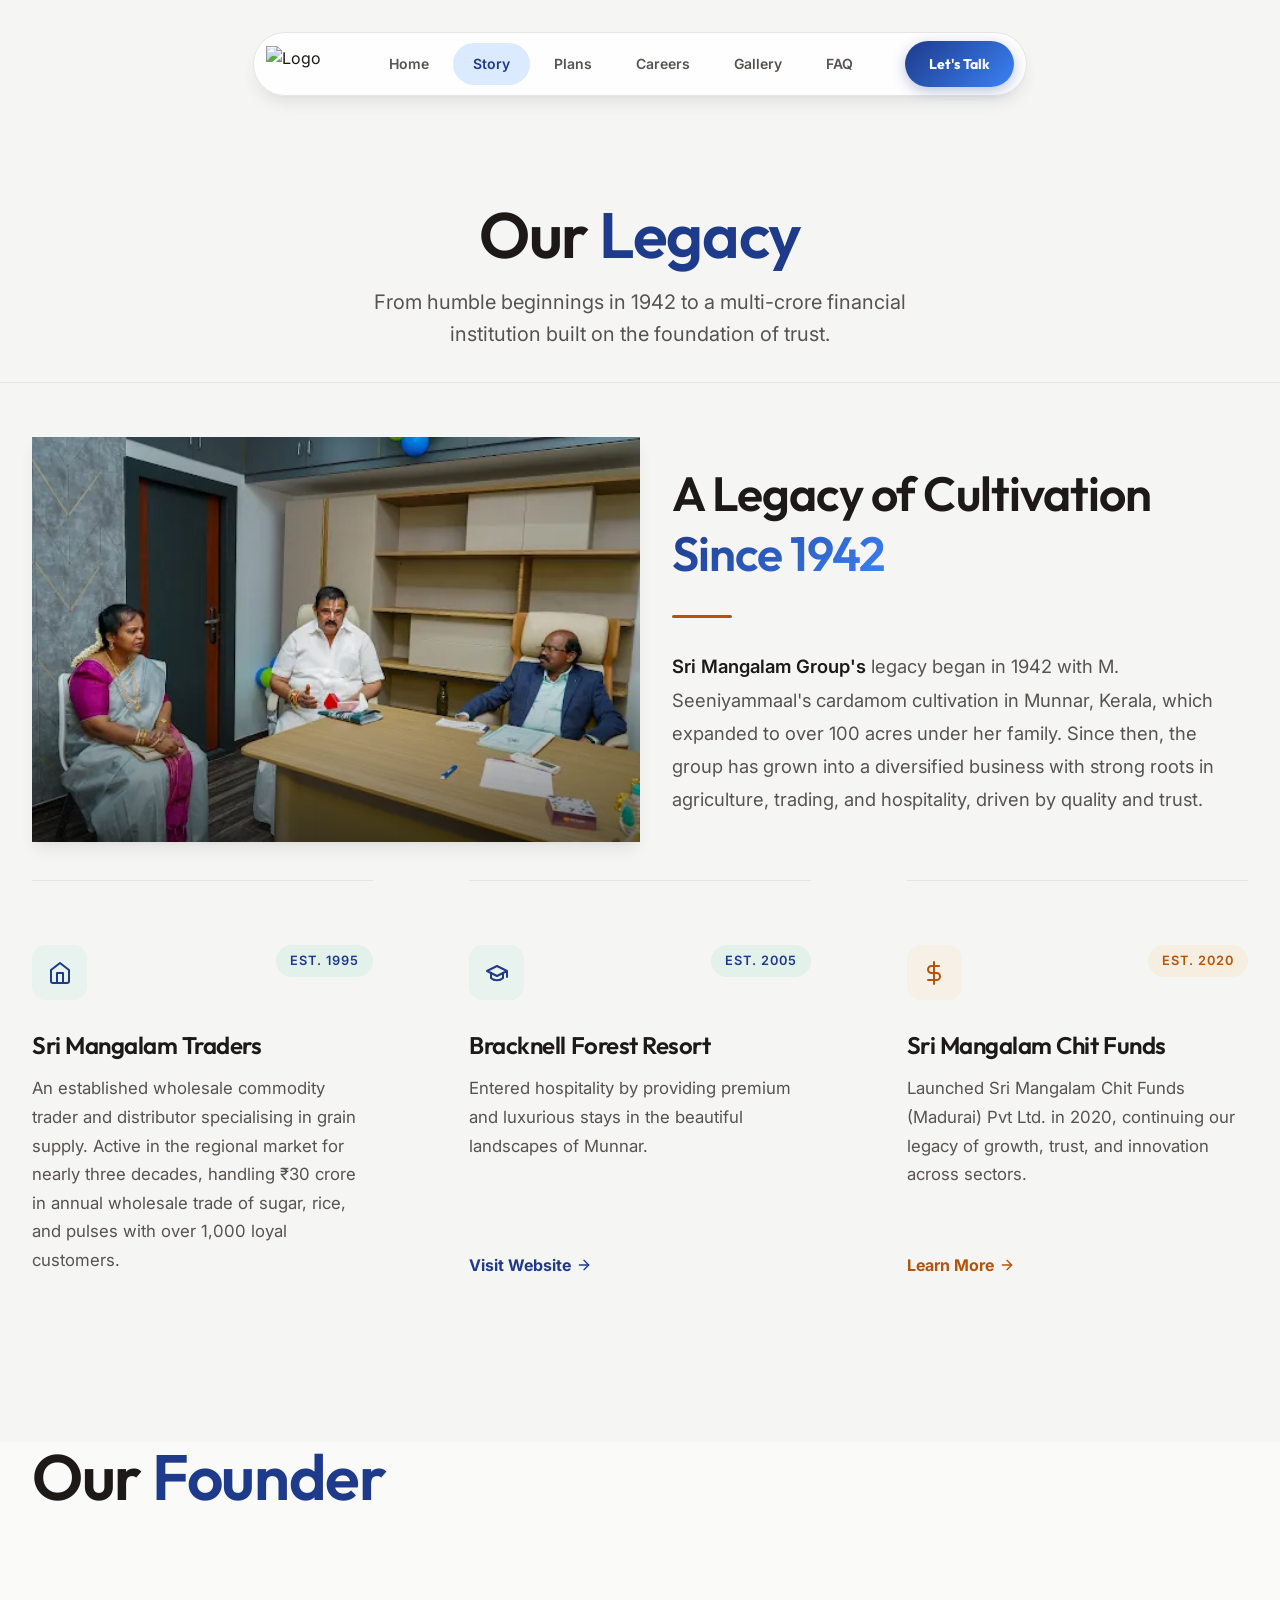
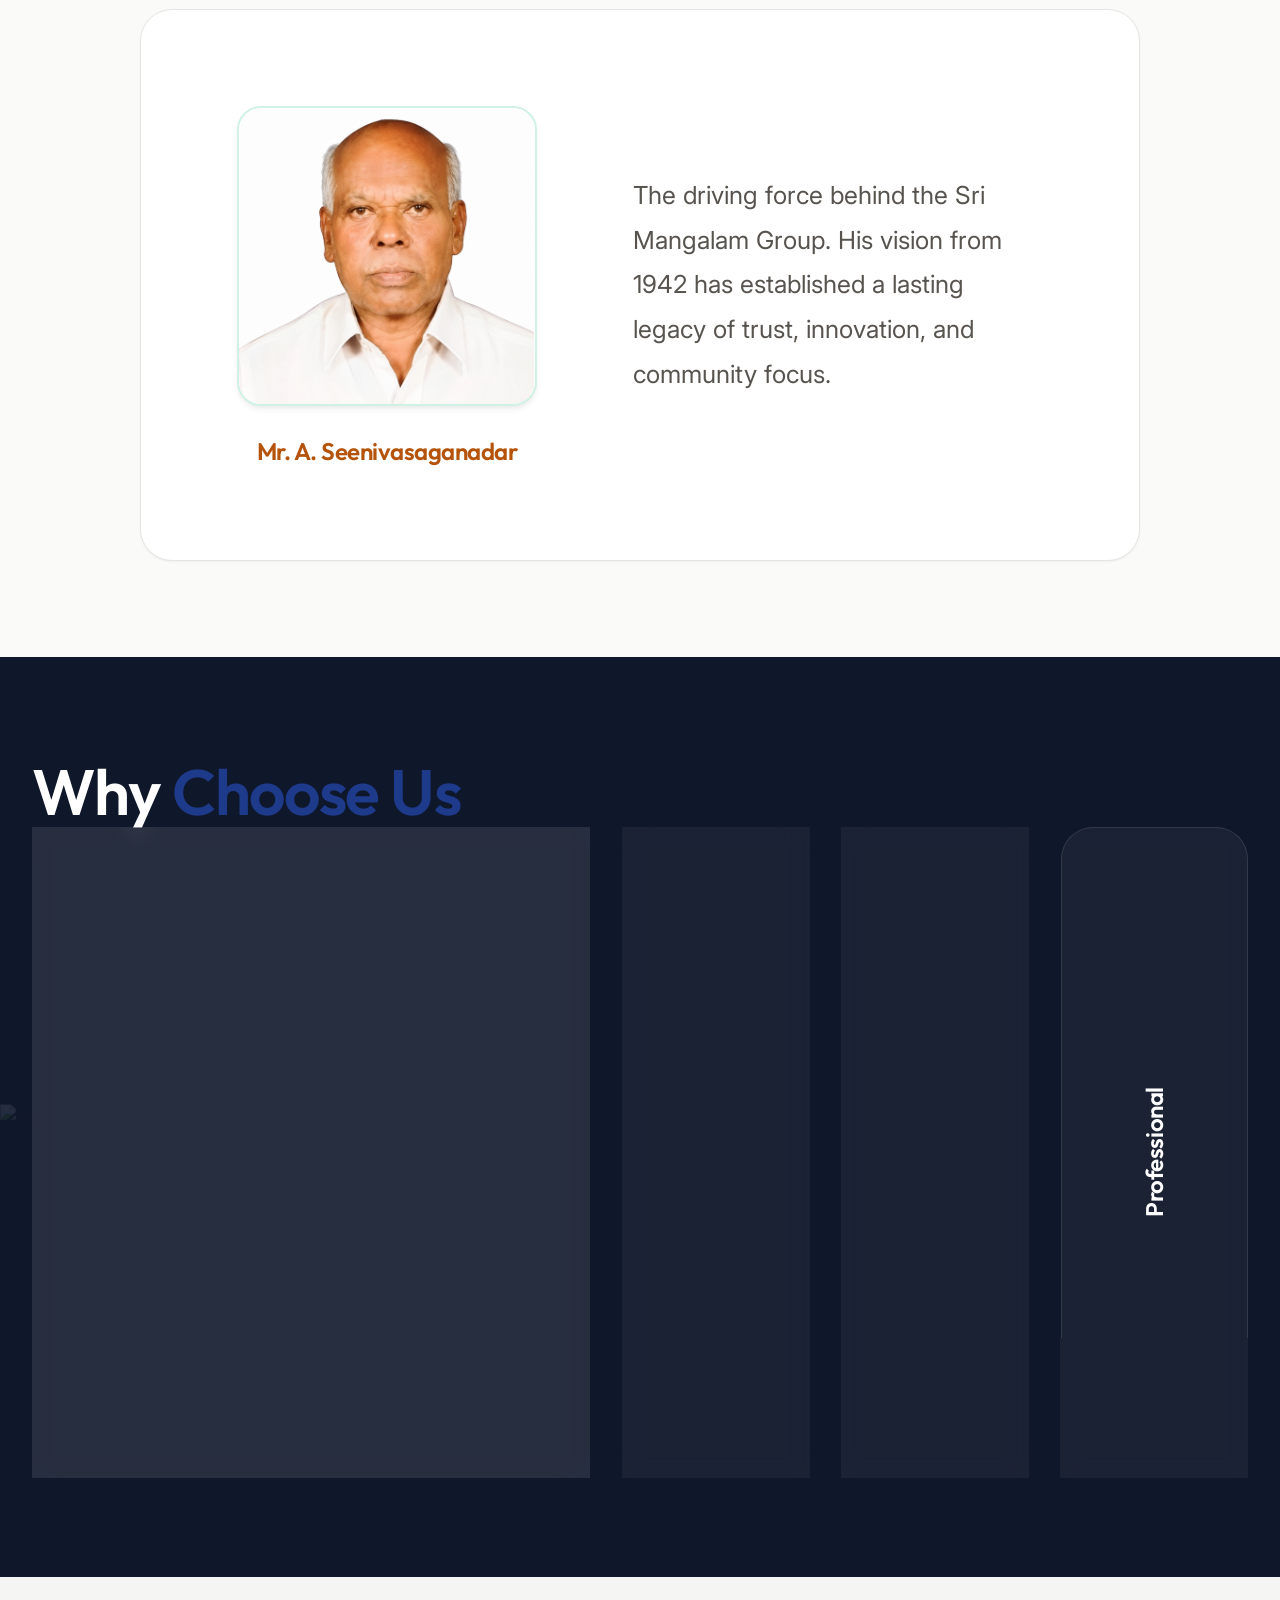
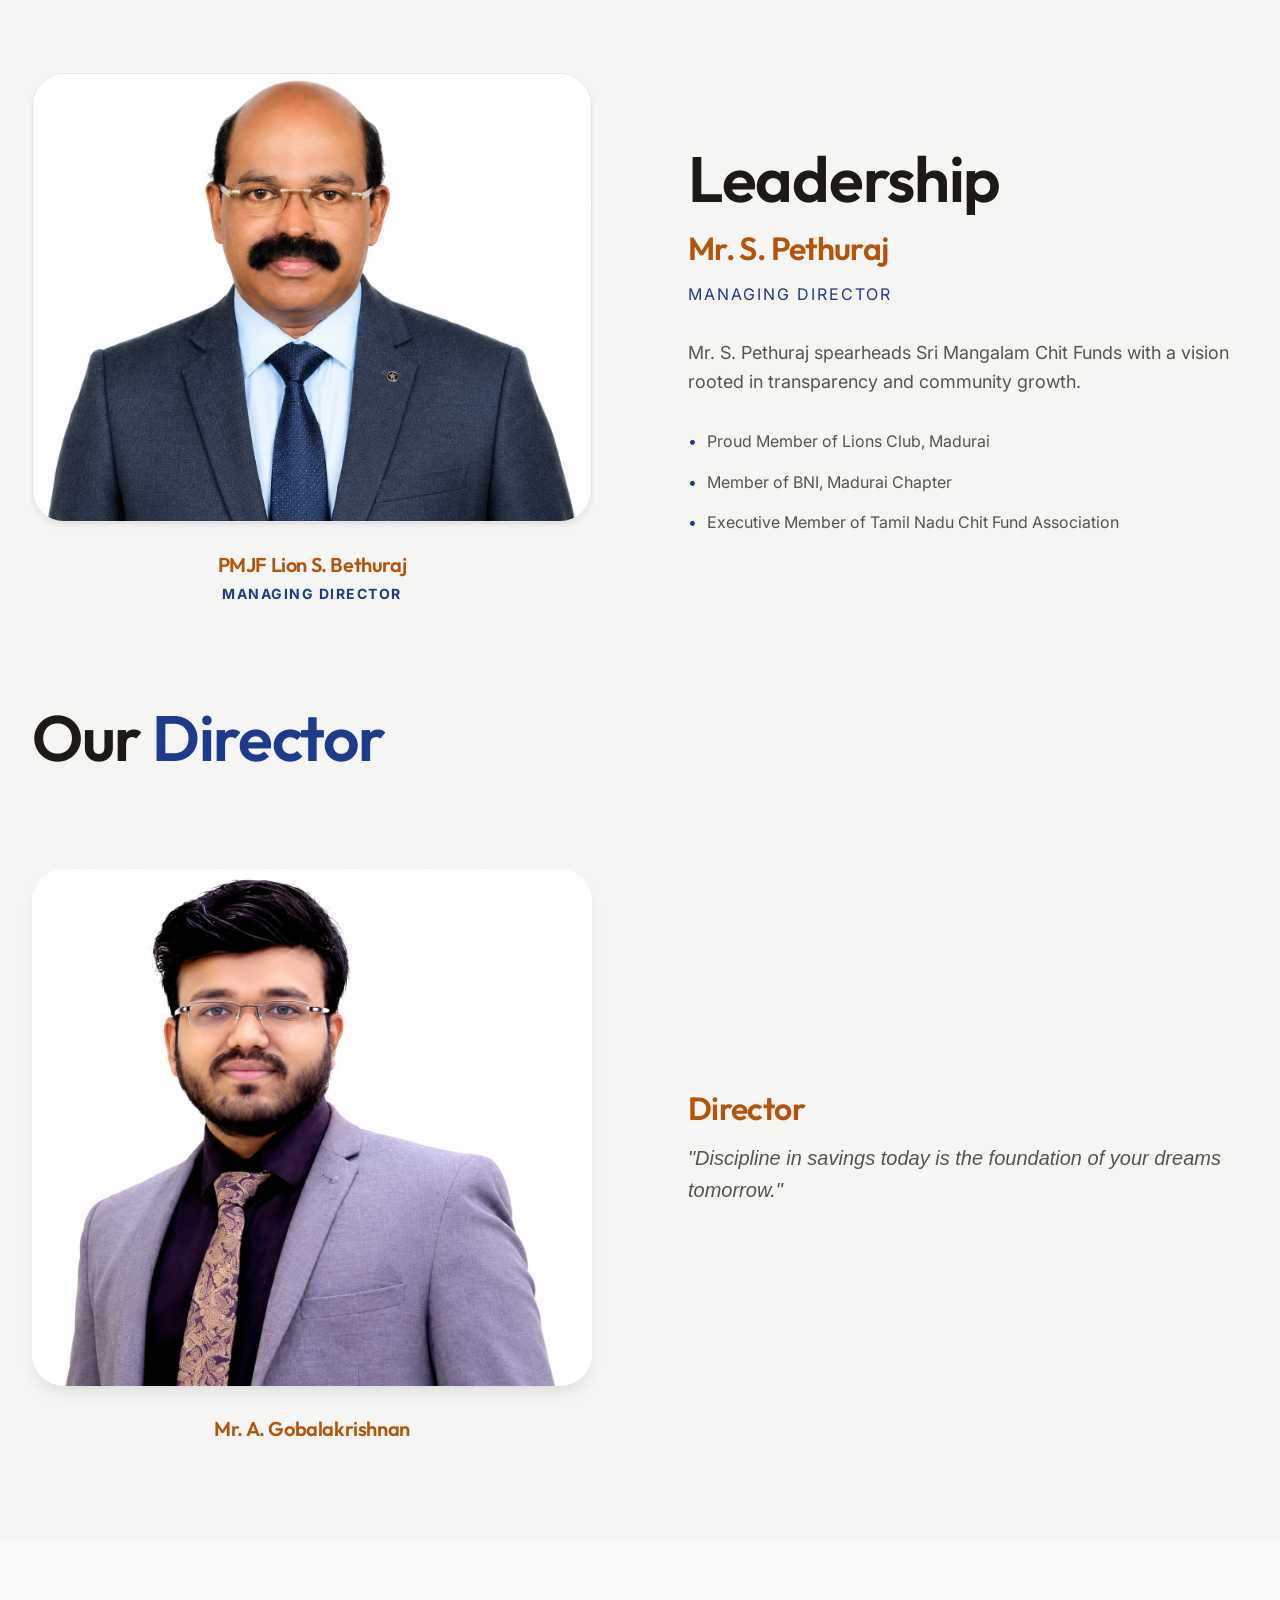
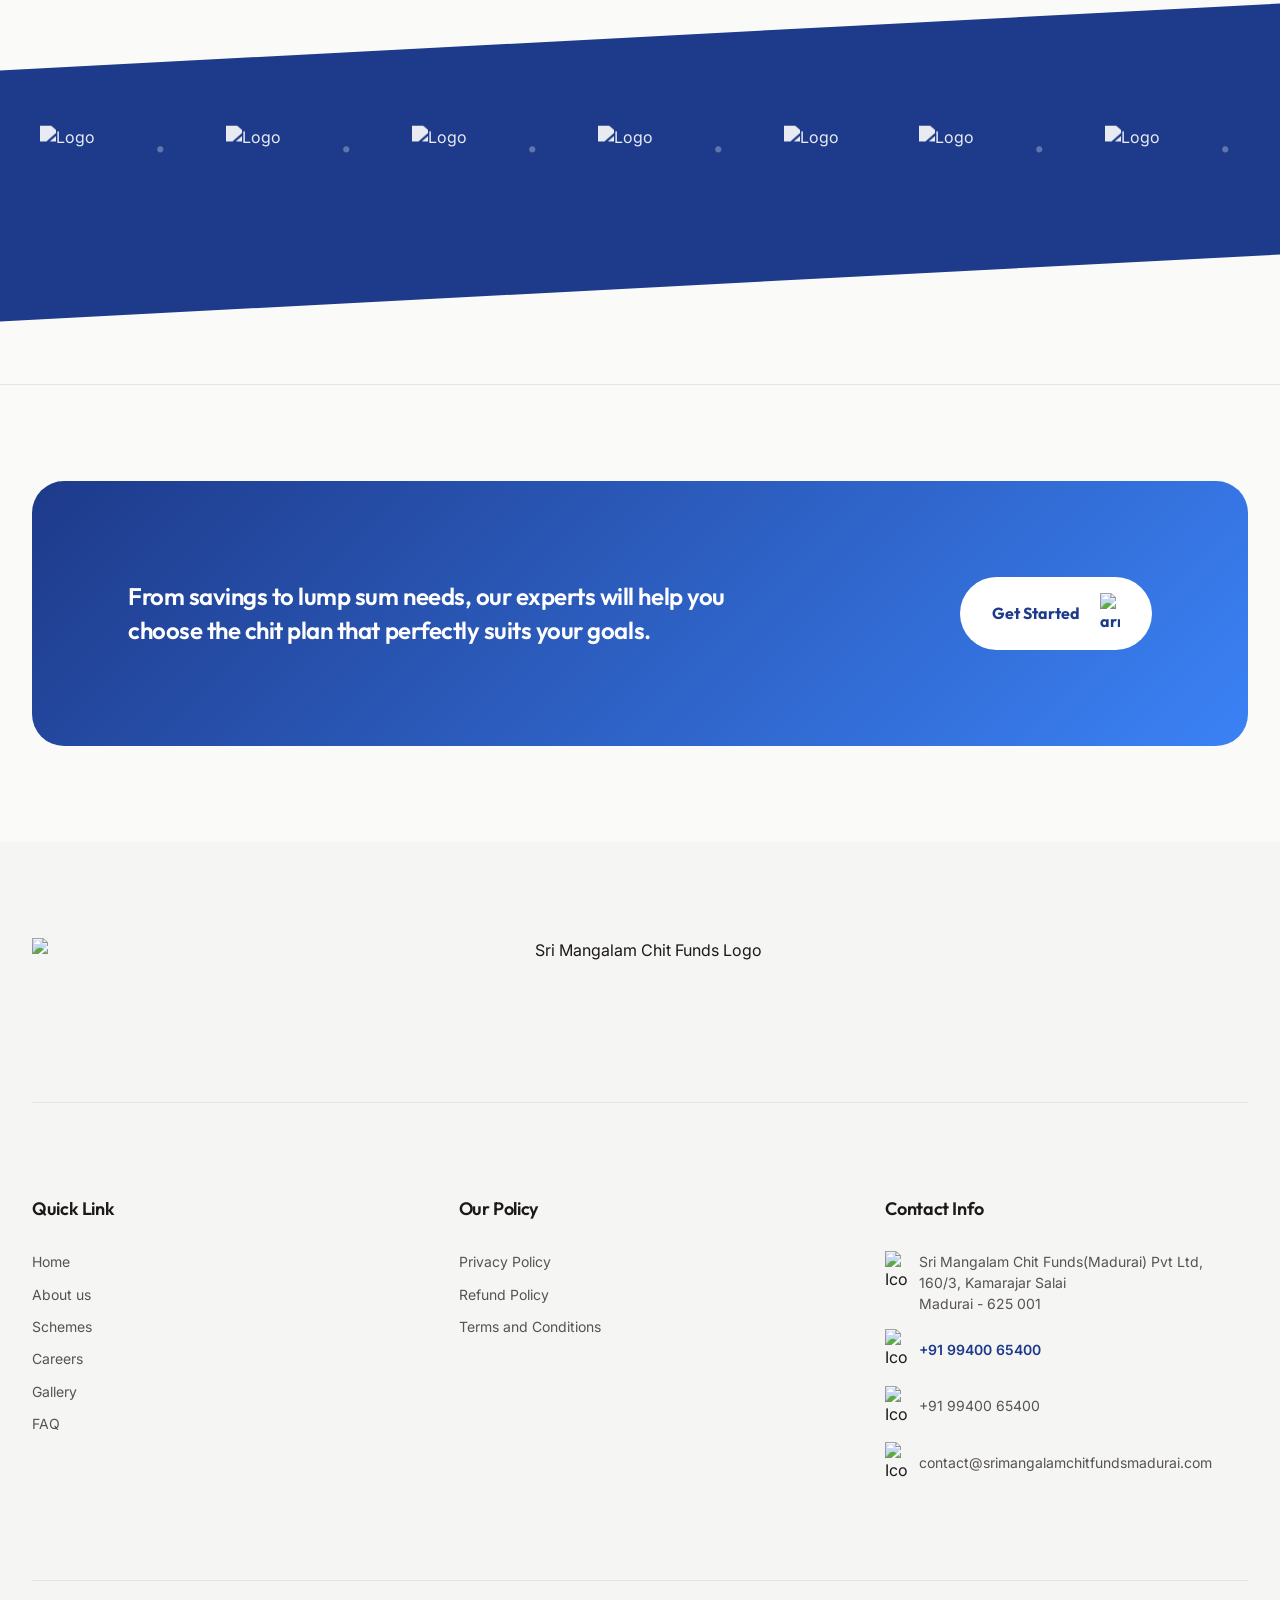
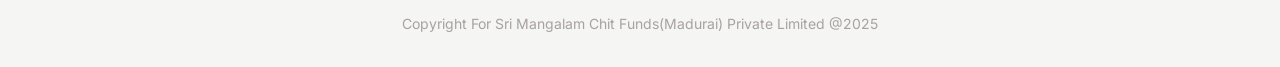
==== commit d9c455f3: "UI Updates and WhatsApp Button Fix" ====
--- a/about-us.html
+++ b/about-us.html
@@ -49,20 +49,20 @@
           <div style="position: relative; border-radius: var(--radius-xl); overflow: hidden; box-shadow: var(--shadow-lg);">
             <img src="images/legacy-pic.png" alt="A Legacy of Cultivation Since 1942" style="width: 100%; height: 100%; object-fit: cover; display: block; border-radius: var(--radius-xl); min-height: 350px;">
             <!-- Subtle gradient overlay -->
-            <div style="position: absolute; bottom: 0; left: 0; width: 100%; height: 40%; background: linear-gradient(to top, rgba(0,0,0,0.3), transparent);"></div>
+            <div style="position: absolute; bottom: 0; left: 0; width: 100%; height: 40%; background: linear-gradient(to top, rgba(0,0,0,0.5), transparent);"></div>
           </div>
 
           <!-- Content Side -->
           <div style="text-align: left; padding: var(--space-md);">
             <h2 style="font-size: var(--text-4xl); color: var(--text-primary); margin-bottom: var(--space-md); line-height: 1.25;">
               A Legacy of Cultivation<br>
-              <span style="color: var(--brand-primary);">Since 1942</span>
+              <span style="background: var(--grad-brand); -webkit-background-clip: text; -webkit-text-fill-color: transparent;">Since 1942</span>
             </h2>
             
             <hr style="width: 60px; border: none; border-top: 3px solid var(--brand-accent); margin: var(--space-md) 0; border-radius: 2px;">
             
             <p style="color: var(--text-secondary); line-height: 1.8; font-size: 1.15rem; margin: 0;">
-              <strong style="color: var(--text-primary); font-weight: 600;">Sri Mangalam Group’s</strong> legacy began in 1942 with M. Seeniyammaal’s cardamom cultivation in Munnar, Kerala, which expanded to over 100 acres under her family. Since then, the group has grown into a diversified business with strong roots in agriculture, trading, and hospitality, driven by quality and trust.
+              <strong style="color: var(--text-primary); font-weight: 600;">Sri Mangalam Group's</strong> legacy began in 1942 with M. Seeniyammaal's cardamom cultivation in Munnar, Kerala, which expanded to over 100 acres under her family. Since then, the group has grown into a diversified business with strong roots in agriculture, trading, and hospitality, driven by quality and trust.
             </p>
           </div>
           
@@ -74,10 +74,10 @@
           <!-- Traders -->
           <div style="background: transparent; padding: var(--space-lg) 0; border-top: 1px solid var(--border-light); display: flex; flex-direction: column;">
             <div style="display: flex; justify-content: space-between; align-items: flex-start; margin-bottom: var(--space-md);">
-              <div style="width: 55px; height: 55px; border-radius: 14px; background: rgba(30, 61, 131, 0.05); color: var(--brand-primary); display: flex; align-items: center; justify-content: center;">
+              <div style="width: 55px; height: 55px; border-radius: 14px; background: rgba(16, 185, 129, 0.06); color: var(--brand-primary); display: flex; align-items: center; justify-content: center;">
                 <svg width="24" height="24" viewBox="0 0 24 24" fill="none" stroke="currentColor" stroke-width="2" stroke-linecap="round" stroke-linejoin="round"><path d="M3 9l9-7 9 7v11a2 2 0 0 1-2 2H5a2 2 0 0 1-2-2z"></path><polyline points="9 22 9 12 15 12 15 22"></polyline></svg>
               </div>
-              <div style="background: rgba(30, 61, 131, 0.1); color: var(--brand-primary); font-weight: 600; font-size: 0.8rem; padding: 6px 14px; border-radius: var(--radius-pill); text-transform: uppercase; letter-spacing: 1px;">Est. 1995</div>
+              <div style="background: rgba(16, 185, 129, 0.08); color: var(--brand-primary); font-weight: 600; font-size: 0.8rem; padding: 6px 14px; border-radius: var(--radius-pill); text-transform: uppercase; letter-spacing: 1px;">Est. 1995</div>
             </div>
             <h3 style="font-size: var(--text-2xl); color: var(--text-primary); margin-bottom: var(--space-sm);">Sri Mangalam Traders</h3>
             <p style="color: var(--text-secondary); line-height: 1.7; margin: 0; font-size: 1.05rem;">
@@ -88,16 +88,16 @@
           <!-- Resort -->
           <div style="background: transparent; padding: var(--space-lg) 0; border-top: 1px solid var(--border-light); display: flex; flex-direction: column;">
             <div style="display: flex; justify-content: space-between; align-items: flex-start; margin-bottom: var(--space-md);">
-              <div style="width: 55px; height: 55px; border-radius: 14px; background: rgba(10, 122, 58, 0.05); color: var(--brand-green); display: flex; align-items: center; justify-content: center;">
+              <div style="width: 55px; height: 55px; border-radius: 14px; background: rgba(16, 185, 129, 0.06); color: var(--brand-primary); display: flex; align-items: center; justify-content: center;">
                 <svg width="24" height="24" viewBox="0 0 24 24" fill="none" stroke="currentColor" stroke-width="2" stroke-linecap="round" stroke-linejoin="round"><path d="M22 10v6M2 10l10-5 10 5-10 5z"></path><path d="M6 12v5c3 3 9 3 12 0v-5"></path></svg>
               </div>
-              <div style="background: rgba(10, 122, 58, 0.1); color: var(--brand-green); font-weight: 600; font-size: 0.8rem; padding: 6px 14px; border-radius: var(--radius-pill); text-transform: uppercase; letter-spacing: 1px;">Est. 2005</div>
+              <div style="background: rgba(16, 185, 129, 0.08); color: var(--brand-primary); font-weight: 600; font-size: 0.8rem; padding: 6px 14px; border-radius: var(--radius-pill); text-transform: uppercase; letter-spacing: 1px;">Est. 2005</div>
             </div>
             <h3 style="font-size: var(--text-2xl); color: var(--text-primary); margin-bottom: var(--space-sm);">Bracknell Forest Resort</h3>
             <p style="color: var(--text-secondary); line-height: 1.7; margin-bottom: var(--space-lg); font-size: 1.05rem; flex-grow: 1;">
               Entered hospitality by providing premium and luxurious stays in the beautiful landscapes of Munnar.
             </p>
-            <a href="https://bracknell.in/" target="_blank" style="color: var(--brand-green); font-weight: bold; text-decoration: none; display: inline-flex; align-items: center; gap: 5px; font-size: 1rem; width: fit-content; padding-bottom: 2px; border-bottom: 2px solid transparent; transition: border-color 0.3s ease;">
+            <a href="https://bracknell.in/" target="_blank" style="color: var(--brand-primary); font-weight: bold; text-decoration: none; display: inline-flex; align-items: center; gap: 5px; font-size: 1rem; width: fit-content; padding-bottom: 2px; border-bottom: 2px solid transparent; transition: border-color 0.3s ease;">
               Visit Website <svg width="16" height="16" viewBox="0 0 24 24" fill="none" stroke="currentColor" stroke-width="2" stroke-linecap="round" stroke-linejoin="round"><line x1="5" y1="12" x2="19" y2="12"></line><polyline points="12 5 19 12 12 19"></polyline></svg>
             </a>
           </div>
@@ -105,10 +105,10 @@
           <!-- Chit Funds -->
           <div style="background: transparent; padding: var(--space-lg) 0; border-top: 1px solid var(--border-light); display: flex; flex-direction: column;">
             <div style="display: flex; justify-content: space-between; align-items: flex-start; margin-bottom: var(--space-md);">
-              <div style="width: 55px; height: 55px; border-radius: 14px; background: rgba(180, 83, 9, 0.05); color: var(--brand-accent); display: flex; align-items: center; justify-content: center;">
+              <div style="width: 55px; height: 55px; border-radius: 14px; background: rgba(245, 158, 11, 0.06); color: var(--brand-accent); display: flex; align-items: center; justify-content: center;">
                 <svg width="24" height="24" viewBox="0 0 24 24" fill="none" stroke="currentColor" stroke-width="2" stroke-linecap="round" stroke-linejoin="round"><line x1="12" y1="1" x2="12" y2="23"></line><path d="M17 5H9.5a3.5 3.5 0 0 0 0 7h5a3.5 3.5 0 0 1 0 7H6"></path></svg>
               </div>
-              <div style="background: rgba(180, 83, 9, 0.1); color: var(--brand-accent); font-weight: 600; font-size: 0.8rem; padding: 6px 14px; border-radius: var(--radius-pill); text-transform: uppercase; letter-spacing: 1px;">Est. 2020</div>
+              <div style="background: rgba(245, 158, 11, 0.08); color: var(--brand-accent); font-weight: 600; font-size: 0.8rem; padding: 6px 14px; border-radius: var(--radius-pill); text-transform: uppercase; letter-spacing: 1px;">Est. 2020</div>
             </div>
             <h3 style="font-size: var(--text-2xl); color: var(--text-primary); margin-bottom: var(--space-sm);">Sri Mangalam Chit Funds</h3>
             <p style="color: var(--text-secondary); line-height: 1.7; margin-bottom: var(--space-lg); font-size: 1.05rem; flex-grow: 1;">
@@ -127,11 +127,11 @@
     <section class="section" style="padding-top: 0;">
       <div class="container text-center">
         <h2 class="section-title" style="margin-bottom: var(--space-xl);">Our <span>Founder</span></h2>
-        <div style="max-width: 1000px; margin: 0 auto; display: flex; align-items: center; justify-content: flex-start; gap: var(--space-xl); padding: var(--space-xl); background: var(--bg-alt); border-radius: var(--radius-lg); box-shadow: var(--shadow-sm); border: 1px solid var(--border-light); flex-wrap: wrap;">
+        <div style="max-width: 1000px; margin: 0 auto; display: flex; align-items: center; justify-content: flex-start; gap: var(--space-xl); padding: var(--space-xl); background: var(--bg-panel); border-radius: var(--radius-lg); box-shadow: var(--shadow-sm); border: 1px solid var(--border-light); flex-wrap: wrap;">
           
           <div style="display: flex; flex-direction: column; align-items: center; text-align: center; flex-shrink: 0; margin: 0 auto;">
-            <img src="images/Owner/founder.png" alt="A. Seenivasaganadar" style="width: 300px; height: 300px; border-radius: var(--radius-md); border: 4px solid var(--brand-primary); object-fit: cover; margin-bottom: var(--space-md); box-shadow: var(--shadow-md);">
-            <h3 style="margin: 0; color: var(--brand-green); font-size: var(--text-2xl);">Mr. A. Seenivasaganadar</h3>
+            <img src="images/Owner/founder.png" alt="A. Seenivasaganadar" style="width: 300px; height: 300px; border-radius: var(--radius-md); border: 2px solid rgba(16, 185, 129, 0.2); object-fit: cover; margin-bottom: var(--space-md); box-shadow: var(--shadow-md);">
+            <h3 style="margin: 0; color: var(--brand-accent); font-size: var(--text-2xl);">Mr. A. Seenivasaganadar</h3>
           </div>
           
           <div style="text-align: left; flex: 1; min-width: 320px;">
@@ -265,24 +265,24 @@
       </div>
     </section>
 
-    <!-- Directors Profile -->
+    <!-- Directors Profile — B. Rahul REMOVED, only Gobalakrishnan remains -->
     <section class="section" style="padding-top: 0; background: var(--bg-alt);">
       <div class="container">
-        <h2 class="section-title text-center" style="margin-bottom: var(--space-xl);">Our <span>Directors</span></h2>
-        <div style="display: grid; grid-template-columns: repeat(auto-fit, minmax(300px, 1fr)); gap: var(--space-xl);">
-          <!-- Director 1 -->
-          <div style="background: var(--bg-main); padding: var(--space-lg); border-radius: var(--radius-lg); box-shadow: var(--shadow-sm); border: 1px solid var(--border-light); display: flex; flex-direction: column; align-items: center; text-align: center;">
-            <img src="images/Owner/director-1.png" alt="Mr. A. Gobalakrishnan" style="border-radius: var(--radius-lg); width: 100%; height: auto; object-fit: contain; margin-bottom: var(--space-md);">
-            <h3 style="margin: 0 0 5px 0; color: var(--brand-accent); font-size: var(--text-xl);">Mr. A. Gobalakrishnan</h3>
-            <span style="color: var(--brand-primary); font-weight: bold; font-size: var(--text-sm); text-transform: uppercase; letter-spacing: 1.5px;">Director</span>
-            <p style="margin-top: var(--space-md); color: var(--text-secondary); font-size: var(--text-md); line-height: 1.6;">"Discipline in savings today is the foundation of your dreams tomorrow."</p>
-          </div>
-          <!-- Director 2 -->
-          <div style="background: var(--bg-main); padding: var(--space-lg); border-radius: var(--radius-lg); box-shadow: var(--shadow-sm); border: 1px solid var(--border-light); display: flex; flex-direction: column; align-items: center; text-align: center;">
-            <img src="images/Owner/director-2.png" alt="B. Rahul" style="border-radius: var(--radius-lg); width: 100%; height: auto; object-fit: contain; margin-bottom: var(--space-md);">
-            <h3 style="margin: 0 0 5px 0; color: var(--brand-accent); font-size: var(--text-xl);">B. Rahul</h3>
-            <span style="color: var(--brand-primary); font-weight: bold; font-size: var(--text-sm); text-transform: uppercase; letter-spacing: 1.5px;">Director</span>
-            <p style="margin-top: var(--space-md); color: var(--text-secondary); font-size: var(--text-md); line-height: 1.6;">"We don't just manage money - we build lifelong trust"</p>
+        <h2 class="section-title text-center" style="margin-bottom: var(--space-xl);">Our <span>Director</span></h2>
+        <div style="display: grid; grid-template-columns: 1fr 1fr; gap: var(--space-xl); align-items: center;">
+          <!-- Left side: Photo and Name -->
+          <div style="text-align: center;">
+            <div style="border-radius: var(--radius-lg); overflow: hidden; box-shadow: var(--shadow-lg);">
+              <img src="images/Owner/director-1.png" alt="Mr. A. Gobalakrishnan" style="width: 100%; height: auto; display: block; object-fit: cover;">
+            </div>
+            <div style="margin-top: var(--space-md);">
+              <h3 style="margin: 0 0 5px 0; color: var(--brand-accent); font-size: var(--text-xl);">Mr. A. Gobalakrishnan</h3>
+            </div>
+          </div>
+          <!-- Right side: Content -->
+          <div>
+            <h3 style="font-size: var(--text-3xl); color: var(--brand-accent); margin-bottom: var(--space-sm);">Director</h3>
+            <p style="font-size: var(--text-xl); color: var(--text-secondary); margin-bottom: var(--space-sm); line-height: 1.6; font-style: italic;">"Discipline in savings today is the foundation of your dreams tomorrow."</p>
           </div>
         </div>
       </div>
@@ -333,8 +333,8 @@
     <div class="container">
       
       <!-- Top Logo Section -->
-      <div style="text-align: left; margin-bottom: var(--space-xl); border-bottom: 1px solid var(--border-light); padding-bottom: var(--space-lg);">
-        <img src="https://srimangalamchitfundsmadurai.com/images/header-logo.png" alt="Sri Mangalam Chit Funds Logo" style="height: 100px; max-width: 100%; object-fit: contain;">
+      <div style="text-align: center; margin-bottom: var(--space-xl); border-bottom: 1px solid var(--border-light); padding-bottom: var(--space-lg);">
+        <img src="https://srimangalamchitfundsmadurai.com/images/header-logo.png" alt="Sri Mangalam Chit Funds Logo" style="height: 100px; max-width: 100%; object-fit: contain; margin: 0 auto;">
       </div>
 
       <div class="footer-grid-original" style="display: grid; grid-template-columns: repeat(3, 1fr); gap: var(--space-lg); margin-bottom: var(--space-xl);">
@@ -387,7 +387,7 @@
       </div>
 
       <div style="border-top: 1px solid var(--border-light); padding-top: var(--space-md); text-align: center;">
-        <p style="color: var(--text-secondary); font-size: var(--text-sm); margin: 0;">Copyright For Sri Mangalam Chit Funds(Madurai) Private Limited @2025</p>
+        <p style="color: var(--text-tertiary); font-size: var(--text-sm); margin: 0;">Copyright For Sri Mangalam Chit Funds(Madurai) Private Limited @2025</p>
       </div>
     </div>
   </footer>
--- a/css/style.css
+++ b/css/style.css
@@ -785,7 +785,7 @@
    ======================================== */
 .app-float-section {
   position: relative;
-  padding: 150px 0;
+  padding: 50px 0;
   overflow: hidden;
   background: var(--bg-alt);
 }
@@ -1446,15 +1446,15 @@
 
 .md-badge {
   position: absolute;
-  width: 70px;
-  height: 70px;
+  width: 95px;
+  height: 95px;
   background: #FFF;
   border-radius: 50%;
   box-shadow: 0 10px 25px rgba(0,0,0,0.15);
   display: flex;
   align-items: center;
   justify-content: center;
-  padding: 12px;
+  padding: 15px;
   opacity: 0;
   transition: all 0.5s cubic-bezier(0.175, 0.885, 0.32, 1.275);
   z-index: 10;
@@ -1490,3 +1490,19 @@
   transform: translate(50%, -50%) scale(1);
   right: 0%;
 }
+
+/* Grand Section Enhancements */
+.grand-img-container:hover {
+  transform: translateY(-5px);
+  box-shadow: 0 20px 35px rgba(0, 0, 0, 0.15) !important;
+}
+.grand-img-container:hover img {
+  transform: scale(1.05);
+}
+.grand-cta-btn:hover {
+  color: var(--brand-accent) !important;
+  border-bottom-color: var(--brand-accent) !important;
+}
+.grand-cta-btn:hover .arrow-svg {
+  transform: translateX(5px);
+}
